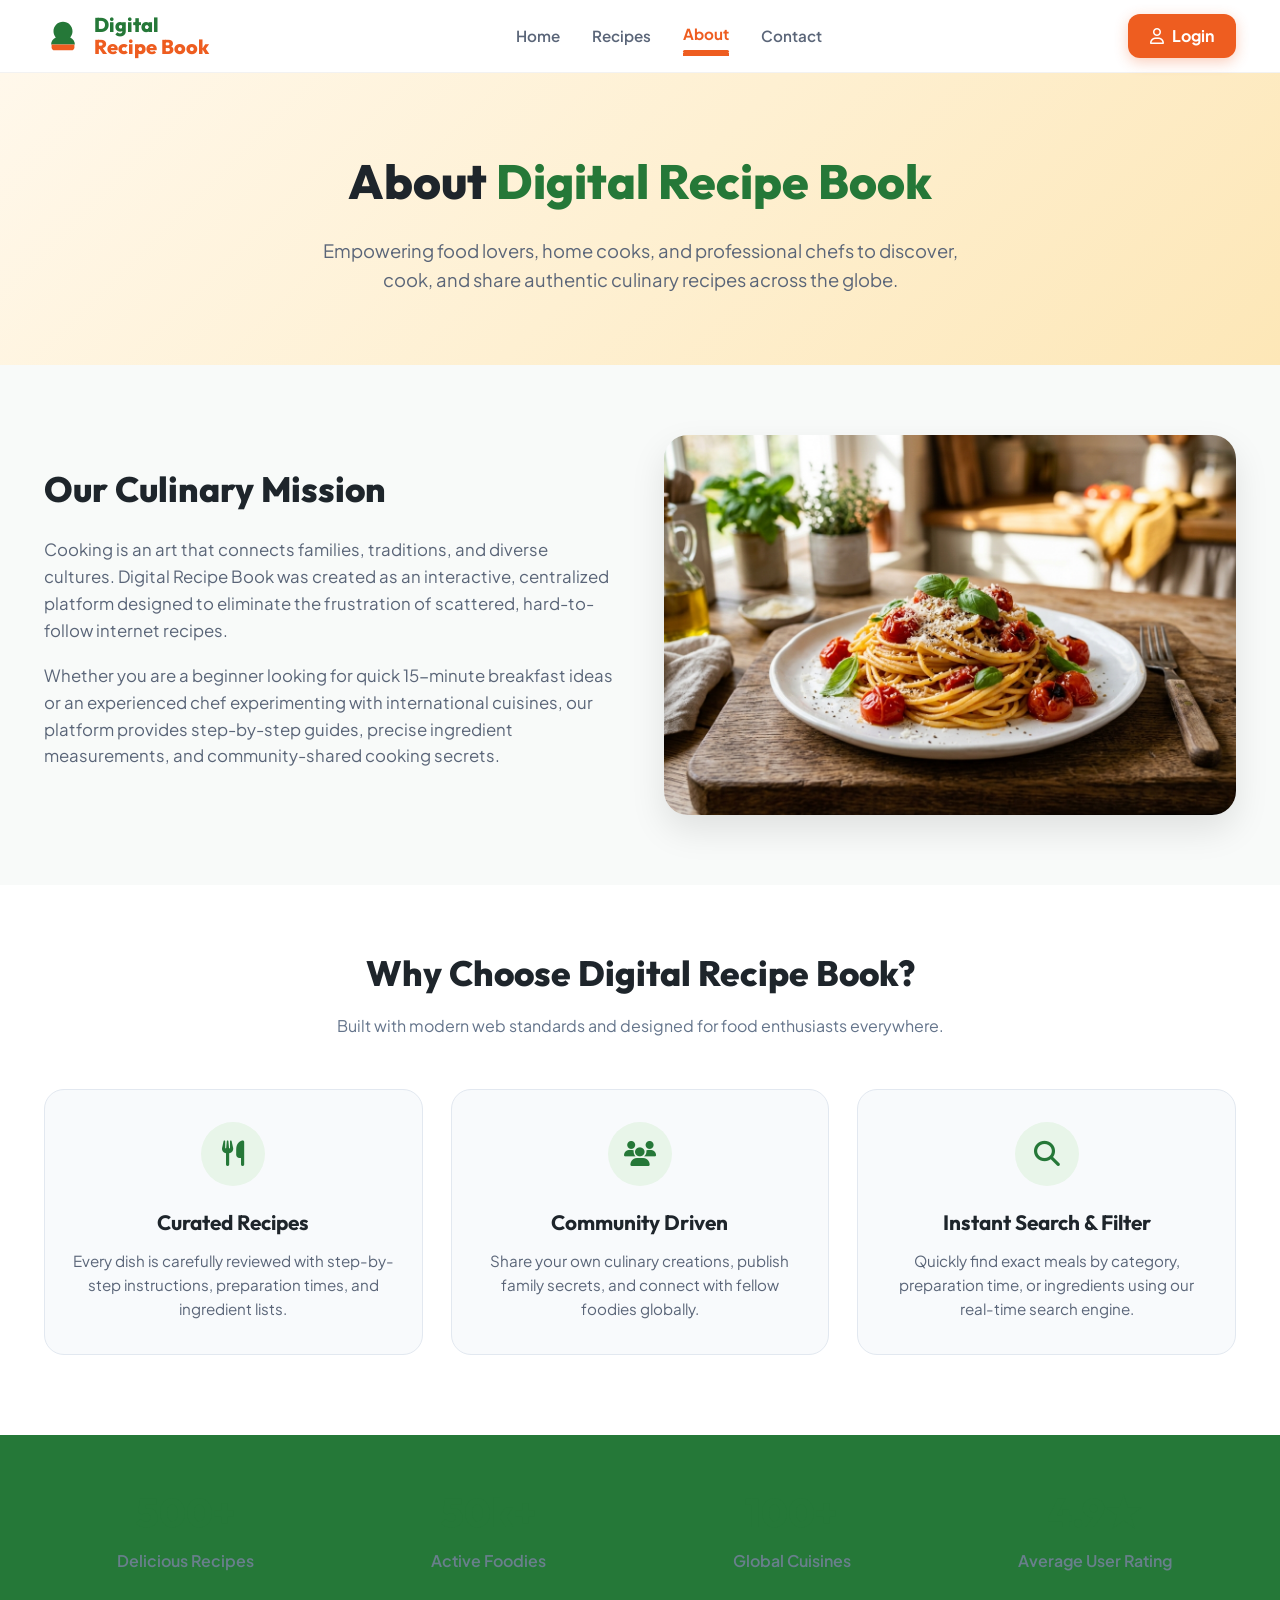
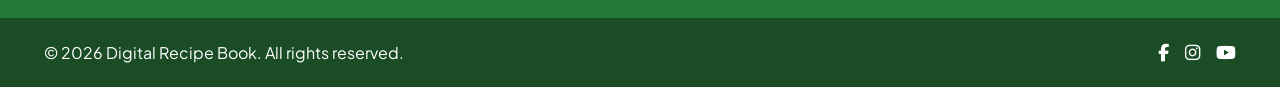
==== about.html @ 6e91d95a "Add about page" ====
<!DOCTYPE html>
<html lang="en">
<head>
    <meta charset="UTF-8">
    <meta name="viewport" content="width=device-width, initial-scale=1.0">
    <title>About Us - Digital Recipe Book</title>
    <meta name="description" content="Learn more about Digital Recipe Book, our culinary mission, community of food lovers, and our passionate team.">
    
    <!-- Google Fonts -->
    <link rel="preconnect" href="https://fonts.googleapis.com">
    <link rel="preconnect" href="https://fonts.gstatic.com" crossorigin>
    <link href="https://fonts.googleapis.com/css2?family=Plus+Jakarta+Sans:wght@400;600;700;800&family=Outfit:wght@600;700;800&display=swap" rel="stylesheet">
    
    <!-- FontAwesome Icons -->
    <link rel="stylesheet" href="https://cdnjs.cloudflare.com/ajax/libs/font-awesome/6.4.0/css/all.min.css">
    
    <!-- Custom CSS -->
    <link rel="stylesheet" href="assets/css/style.css">
    <link rel="stylesheet" href="styles.css">

    <!-- Embedded Self-Contained Stylesheet -->
    <style>
        :root {
            --primary-green: #257838;
            --primary-green-hover: #1e622d;
            --primary-orange: #ee5d20;
            --text-dark: #1e252b;
            --text-muted: #5a6578;
            --bg-page: #f8faf9;
            --card-bg: #ffffff;
            --font-heading: 'Outfit', sans-serif;
            --font-body: 'Plus Jakarta Sans', sans-serif;
        }

        * { margin: 0; padding: 0; box-sizing: border-box; }
        body { font-family: var(--font-body); background-color: var(--bg-page); color: var(--text-dark); line-height: 1.6; }
        .container { max-width: 1240px; margin: 0 auto; padding: 0 24px; }
        a { text-decoration: none; color: inherit; }

        /* Navigation Bar */
        .navbar { position: sticky; top: 0; background-color: #ffffff; z-index: 1000; border-bottom: 1px solid rgba(0,0,0,0.05); padding: 14px 0; }
        .nav-container { display: flex; align-items: center; justify-content: space-between; }
        .brand-logo { display: flex; align-items: center; gap: 12px; }
        .logo-text { display: flex; flex-direction: column; font-family: var(--font-heading); font-size: 1.25rem; font-weight: 800; line-height: 1.1; }
        .text-green { color: var(--primary-green); }
        .text-orange { color: var(--primary-orange); }
        .nav-links { display: flex; align-items: center; gap: 32px; }
        .nav-link { font-weight: 600; font-size: 0.95rem; color: var(--text-muted); padding: 6px 0; }
        .nav-link.active { color: var(--primary-orange); font-weight: 700; border-bottom: 3px solid var(--primary-orange); }
        .login-btn { background-color: var(--primary-orange); color: white; font-weight: 700; padding: 9px 22px; border-radius: 12px; }

        /* About Hero Section */
        .about-hero { background: linear-gradient(135deg, #fff8eb 0%, #fef0d2 50%, #fde7b7 100%); padding: 70px 0; text-align: center; }
        .about-hero-title { font-family: var(--font-heading); font-size: 3rem; font-weight: 800; color: var(--text-dark); margin-bottom: 16px; }
        .about-hero-title span { color: var(--primary-green); }
        .about-hero-sub { font-size: 1.15rem; color: var(--text-muted); max-width: 650px; margin: 0 auto; }

        /* Story & Mission Grid */
        .story-section { padding: 70px 0; }
        .story-grid { display: grid; grid-template-columns: 1fr 1fr; gap: 48px; align-items: center; }
        .story-content h2 { font-family: var(--font-heading); font-size: 2.2rem; font-weight: 800; color: var(--text-dark); margin-bottom: 20px; }
        .story-content p { color: var(--text-muted); margin-bottom: 18px; font-size: 1.05rem; }
        .story-img-wrap { border-radius: 24px; overflow: hidden; box-shadow: 0 15px 35px rgba(0,0,0,0.1); }
        .story-img-wrap img { width: 100%; height: 380px; object-fit: cover; display: block; }

        /* Core Values Cards */
        .values-section { padding: 60px 0 80px; background: #ffffff; }
        .section-center-head { text-align: center; margin-bottom: 50px; }
        .section-center-head h2 { font-family: var(--font-heading); font-size: 2.2rem; font-weight: 800; margin-bottom: 12px; }
        .values-grid { display: grid; grid-template-columns: repeat(3, 1fr); gap: 28px; }
        .value-card { background: #f8fafc; padding: 32px 24px; border-radius: 20px; border: 1px solid #e2e8f0; text-align: center; transition: transform 0.3s ease; }
        .value-card:hover { transform: translateY(-6px); box-shadow: 0 10px 25px rgba(0,0,0,0.08); }
        .value-icon { width: 64px; height: 64px; background: #e8f5e9; color: var(--primary-green); border-radius: 50%; display: flex; align-items: center; justify-content: center; font-size: 1.6rem; margin: 0 auto 20px; }
        .value-card h3 { font-family: var(--font-heading); font-size: 1.3rem; margin-bottom: 10px; color: var(--text-dark); }
        .value-card p { color: var(--text-muted); font-size: 0.95rem; }

        /* Stats Row */
        .stats-banner { background: var(--primary-green); color: white; padding: 45px 0; }
        .stats-grid { display: grid; grid-template-columns: repeat(4, 1fr); text-align: center; gap: 20px; }
        .stat-num { font-family: var(--font-heading); font-size: 2.5rem; font-weight: 800; display: block; margin-bottom: 4px; }
        .stat-label { font-size: 1rem; opacity: 0.9; font-weight: 600; }

        /* Footer */
        .footer { background-color: #1a4d25; color: white; padding: 20px 0; }
        .footer-flex { display: flex; align-items: center; justify-content: space-between; }
        .social-icons { display: flex; gap: 16px; font-size: 1.1rem; }

        @media(max-width: 992px) {
            .story-grid { grid-template-columns: 1fr; }
            .values-grid { grid-template-columns: 1fr; }
            .stats-grid { grid-template-columns: repeat(2, 1fr); gap: 30px; }
        }
    </style>
</head>
<body>

    <!-- 1. HEADER NAVIGATION -->
    <header class="navbar">
        <div class="container nav-container">
            <a href="index.php" class="brand-logo">
                <svg viewBox="0 0 40 40" fill="none" width="38" height="38">
                    <path d="M20 5C14.4772 5 10 9.47715 10 15C10 17.5 10.9 19.8 12.4 21.5C9.5 22.8 7.5 25.6 7.5 29H32.5C32.5 25.6 30.5 22.8 27.6 21.5C29.1 19.8 30 17.5 30 15C30 9.47715 25.5228 5 20 5Z" fill="#257838"/>
                    <path d="M8 29H32V32C32 33.6569 30.6569 35 29 35H11C9.34315 35 8 33.6569 8 32V29Z" fill="#EE5D20"/>
                </svg>
                <div class="logo-text">
                    <span class="text-green">Digital</span>
                    <span class="text-orange">Recipe Book</span>
                </div>
            </a>

            <nav class="nav-links">
                <a href="index.php" class="nav-link">Home</a>
                <a href="recipes.html" class="nav-link">Recipes</a>
                <a href="about.html" class="nav-link active">About</a>
                <a href="contact.php" class="nav-link">Contact</a>
            </nav>

            <div class="nav-actions">
                <a href="auth/login.php" class="login-btn"><i class="fa-regular fa-user me-2"></i>Login</a>
            </div>
        </div>
    </header>

    <!-- 2. HERO SECTION -->
    <section class="about-hero">
        <div class="container">
            <h1 class="about-hero-title">About <span>Digital Recipe Book</span></h1>
            <p class="about-hero-sub">Empowering food lovers, home cooks, and professional chefs to discover, cook, and share authentic culinary recipes across the globe.</p>
        </div>
    </section>

    <!-- 3. OUR STORY & MISSION -->
    <section class="story-section">
        <div class="container">
            <div class="story-grid">
                <div class="story-content">
                    <h2>Our Culinary Mission</h2>
                    <p>Cooking is an art that connects families, traditions, and diverse cultures. Digital Recipe Book was created as an interactive, centralized platform designed to eliminate the frustration of scattered, hard-to-follow internet recipes.</p>
                    <p>Whether you are a beginner looking for quick 15-minute breakfast ideas or an experienced chef experimenting with international cuisines, our platform provides step-by-step guides, precise ingredient measurements, and community-shared cooking secrets.</p>
                </div>
                <div class="story-img-wrap">
                    <img src="https://images.unsplash.com/photo-1556910103-1c02745aae4d?q=80&w=1000&auto=format&fit=crop" 
                         onerror="this.src='assets/images/hero_pasta_dish.jpg';" 
                         alt="Cooking Together in Kitchen">
                </div>
            </div>
        </div>
    </section>

    <!-- 4. CORE VALUES -->
    <section class="values-section">
        <div class="container">
            <div class="section-center-head">
                <h2>Why Choose Digital Recipe Book?</h2>
                <p style="color: #64748b;">Built with modern web standards and designed for food enthusiasts everywhere.</p>
            </div>
            <div class="values-grid">
                <div class="value-card">
                    <div class="value-icon"><i class="fa-solid fa-utensils"></i></div>
                    <h3>Curated Recipes</h3>
                    <p>Every dish is carefully reviewed with step-by-step instructions, preparation times, and ingredient lists.</p>
                </div>
                <div class="value-card">
                    <div class="value-icon"><i class="fa-solid fa-users"></i></div>
                    <h3>Community Driven</h3>
                    <p>Share your own culinary creations, publish family secrets, and connect with fellow foodies globally.</p>
                </div>
                <div class="value-card">
                    <div class="value-icon"><i class="fa-solid fa-magnifying-glass"></i></div>
                    <h3>Instant Search & Filter</h3>
                    <p>Quickly find exact meals by category, preparation time, or ingredients using our real-time search engine.</p>
                </div>
            </div>
        </div>
    </section>

    <!-- 5. STATS BANNER -->
    <section class="stats-banner">
        <div class="container">
            <div class="stats-grid">
                <div>
                    <span class="stat-num">500+</span>
                    <span class="stat-label">Delicious Recipes</span>
                </div>
                <div>
                    <span class="stat-num">50k+</span>
                    <span class="stat-label">Active Foodies</span>
                </div>
                <div>
                    <span class="stat-num">100+</span>
                    <span class="stat-label">Global Cuisines</span>
                </div>
                <div>
                    <span class="stat-num">4.9★</span>
                    <span class="stat-label">Average User Rating</span>
                </div>
            </div>
        </div>
    </section>

    <!-- 6. FOOTER -->
    <footer class="footer">
        <div class="container footer-flex">
            <div>&copy; 2026 Digital Recipe Book. All rights reserved.</div>
            <div class="social-icons">
                <a href="#"><i class="fa-brands fa-facebook-f"></i></a>
                <a href="#"><i class="fa-brands fa-instagram"></i></a>
                <a href="#"><i class="fa-brands fa-youtube"></i></a>
            </div>
        </div>
    </footer>

</body>
</html>
---- assets/css/style.css ----
:root {
    --primary-green: #257838;
    --primary-green-hover: #1e622d;
    --primary-orange: #ee5d20;
    --primary-orange-hover: #d84c12;
    --text-dark: #1e252b;
    --text-muted: #5a6578;
    --bg-hero: linear-gradient(135deg, #fff8eb 0%, #fef0d2 50%, #fde7b7 100%);
    --bg-light: #f8faf9;
    --card-bg: #ffffff;
    --star-gold: #ffb800;
    --radius-sm: 8px;
    --radius-md: 16px;
    --radius-lg: 24px;
    --radius-pill: 9999px;
    --shadow-sm: 0 4px 12px rgba(0, 0, 0, 0.05);
    --shadow-md: 0 10px 25px rgba(0, 0, 0, 0.08);
    --shadow-lg: 0 20px 40px rgba(0, 0, 0, 0.12);
    --transition: all 0.3s cubic-bezier(0.4, 0, 0.2, 1);
    --font-heading: 'Outfit', sans-serif;
    --font-body: 'Plus Jakarta Sans', sans-serif;
}

* {
    margin: 0;
    padding: 0;
    box-sizing: border-box;
}

html {
    scroll-behavior: smooth;
}

body {
    font-family: var(--font-body);
    background-color: var(--card-bg);
    color: var(--text-dark);
    line-height: 1.6;
    overflow-x: hidden;
}

.container {
    max-width: 1240px;
    margin: 0 auto;
    padding: 0 24px;
}

a {
    text-decoration: none;
    color: inherit;
    transition: var(--transition);
}

button {
    cursor: pointer;
    border: none;
    outline: none;
    font-family: inherit;
    transition: var(--transition);
}

.text-green { color: var(--primary-green); }
.text-orange { color: var(--primary-orange); }
.text-green-bold { color: var(--primary-green); font-weight: 800; }
.text-orange-bold { color: var(--primary-orange); font-weight: 800; }
.highlight-green { color: var(--primary-green); font-weight: 800; }
.highlight-orange { color: var(--primary-orange); font-weight: 800; }


.navbar {
    position: sticky;
    top: 0;
    background-color: rgba(255, 255, 255, 0.95);
    backdrop-filter: blur(12px);
    z-index: 1000;
    border-bottom: 1px solid rgba(0, 0, 0, 0.05);
    padding: 14px 0;
}

.nav-container {
    display: flex;
    align-items: center;
    justify-content: space-between;
}

.brand-logo {
    display: flex;
    align-items: center;
    gap: 12px;
}

.logo-icon svg {
    width: 38px;
    height: 38px;
}

.logo-text {
    display: flex;
    flex-direction: column;
    font-family: var(--font-heading);
    font-size: 1.25rem;
    font-weight: 800;
    line-height: 1.1;
}

.nav-links {
    display: flex;
    align-items: center;
    gap: 32px;
}

.nav-link {
    font-weight: 600;
    font-size: 0.95rem;
    color: var(--text-muted);
    position: relative;
    padding: 6px 0;
}

.nav-link:hover {
    color: var(--primary-orange);
}

.nav-link.active {
    color: var(--primary-orange);
    font-weight: 700;
}

.nav-link.active::after {
    content: '';
    position: absolute;
    bottom: 0;
    left: 0;
    width: 100%;
    height: 3px;
    background-color: var(--primary-orange);
    border-radius: var(--radius-pill);
}

.nav-actions {
    display: flex;
    align-items: center;
    gap: 16px;
}

.search-trigger-btn {
    background: none;
    font-size: 1.2rem;
    color: var(--text-dark);
    padding: 8px;
    border-radius: 50%;
}

.search-trigger-btn:hover {
    color: var(--primary-orange);
    background-color: rgba(238, 93, 32, 0.08);
}

.login-btn {
    display: flex;
    align-items: center;
    gap: 8px;
    background-color: var(--primary-orange);
    color: white;
    font-weight: 700;
    padding: 10px 22px;
    border-radius: var(--radius-md);
    box-shadow: 0 4px 14px rgba(238, 93, 32, 0.3);
}

.login-btn:hover {
    background-color: var(--primary-orange-hover);
    transform: translateY(-2px);
    box-shadow: 0 6px 18px rgba(238, 93, 32, 0.4);
}

.login-outline-btn {
    display: inline-flex;
    align-items: center;
    gap: 8px;
    background-color: transparent;
    color: var(--primary-green);
    border: 2px solid var(--primary-green);
    font-weight: 700;
    padding: 8px 20px;
    border-radius: var(--radius-pill);
    transition: var(--transition);
}

.login-outline-btn:hover {
    background-color: var(--primary-green);
    color: white;
}

.mobile-menu-toggle {
    display: none;
    background: none;
    font-size: 1.4rem;
    color: var(--text-dark);
}


.hero-section {
    position: relative;
    background: var(--bg-hero);
    padding: 60px 0 80px;
    overflow: hidden;
}

.hero-bg-decorations .decor-leaf {
    position: absolute;
    font-size: 2rem;
    opacity: 0.25;
    user-select: none;
    pointer-events: none;
    animation: float 6s ease-in-out infinite alternate;
}

.decor-1 { top: 15%; left: 3%; animation-delay: 0s; }
.decor-2 { bottom: 10%; left: 45%; animation-delay: 2s; }
.decor-3 { top: 20%; right: 5%; animation-delay: 4s; }

@keyframes float {
    0% { transform: translateY(0px) rotate(0deg); }
    100% { transform: translateY(-15px) rotate(12deg); }
}

.hero-container {
    display: grid;
    grid-template-columns: 1fr 1.05fr;
    gap: 40px;
    align-items: center;
}

.hero-content {
    max-width: 540px;
}

.hero-title {
    font-family: var(--font-heading);
    font-size: 3.5rem;
    font-weight: 800;
    line-height: 1.15;
    color: var(--text-dark);
    margin-bottom: 16px;
    letter-spacing: -0.02em;
}

.hero-subtitle {
    font-size: 1.15rem;
    color: var(--text-muted);
    margin-bottom: 32px;
    font-weight: 500;
}


.hero-search-box {
    position: relative;
    display: flex;
    align-items: center;
    background: #ffffff;
    border-radius: var(--radius-pill);
    padding: 6px 6px 6px 24px;
    box-shadow: 0 8px 30px rgba(0, 0, 0, 0.07);
    margin-bottom: 36px;
    border: 1px solid rgba(0,0,0,0.04);
}

.hero-search-box input {
    width: 100%;
    border: none;
    outline: none;
    font-size: 1rem;
    font-family: inherit;
    color: var(--text-dark);
    background: transparent;
}

.hero-search-box input::placeholder {
    color: #94a3b8;
}

.hero-search-box button {
    background-color: var(--primary-green);
    color: white;
    width: 44px;
    height: 44px;
    border-radius: 50%;
    display: flex;
    align-items: center;
    justify-content: center;
    font-size: 1.1rem;
    flex-shrink: 0;
}

.hero-search-box button:hover {
    background-color: var(--primary-green-hover);
    transform: scale(1.05);
}
.hero-cta-group {
    display: flex;
    align-items: center;
    gap: 16px;
    flex-wrap: wrap;
}

.btn {
    display: inline-flex;
    align-items: center;
    gap: 10px;
    padding: 14px 28px;
    border-radius: var(--radius-md);
    font-weight: 700;
    font-size: 1rem;
    transition: var(--transition);
}

.btn-primary {
    background-color: var(--primary-green);
    color: white;
    box-shadow: 0 4px 16px rgba(37, 120, 56, 0.3);
}

.btn-primary:hover {
    background-color: var(--primary-green-hover);
    transform: translateY(-2px);
    box-shadow: 0 6px 20px rgba(37, 120, 56, 0.4);
}

.btn-outline {
    background-color: transparent;
    color: var(--primary-orange);
    border: 2px solid var(--primary-orange);
}

.btn-outline:hover {
    background-color: var(--primary-orange);
    color: white;
    transform: translateY(-2px);
}


.hero-image-wrapper {
    position: relative;
    display: flex;
    justify-content: center;
    align-items: center;
}

.hero-image-card {
    position: relative;
    width: 100%;
    max-width: 580px;
    border-radius: var(--radius-lg);
    overflow: hidden;
    box-shadow: var(--shadow-lg);
    transition: var(--transition);
}

.hero-image-card:hover {
    transform: translateY(-6px);
}

.hero-img {
    width: 100%;
    height: 380px;
    object-fit: cover;
    display: block;
}

.popular-recipes-section {
    padding: 70px 0;
    background-color: #ffffff;
}

.section-header {
    display: flex;
    flex-direction: column;
    gap: 16px;
    margin-bottom: 40px;
}

.section-title {
    font-family: var(--font-heading);
    font-size: 2rem;
    font-weight: 800;
    color: var(--text-dark);
}

.category-filters {
    display: flex;
    align-items: center;
    gap: 12px;
    overflow-x: auto;
    padding-bottom: 8px;
    scrollbar-width: none;
}

.category-filters::-webkit-scrollbar {
    display: none;
}

.filter-chip {
    padding: 8px 20px;
    border-radius: var(--radius-pill);
    background-color: #f1f5f9;
    color: var(--text-muted);
    font-weight: 600;
    font-size: 0.9rem;
    white-space: nowrap;
    border: 1px solid transparent;
}

.filter-chip:hover {
    background-color: #e2e8f0;
    color: var(--text-dark);
}

.filter-chip.active {
    background-color: var(--primary-green);
    color: white;
}


.recipes-grid {
    display: grid;
    grid-template-columns: repeat(5, 1fr);
    gap: 20px;
}

@media (max-width: 1200px) {
    .recipes-grid {
        grid-template-columns: repeat(3, 1fr);
    }
}

@media (max-width: 768px) {
    .recipes-grid {
        grid-template-columns: repeat(2, 1fr);
    }
}

@media (max-width: 480px) {
    .recipes-grid {
        grid-template-columns: 1fr;
    }
}


.recipe-card {
    background-color: #ffffff;
    border-radius: var(--radius-md);
    overflow: hidden;
    box-shadow: 0 4px 20px rgba(0, 0, 0, 0.06);
    border: 1px solid #f1f5f9;
    transition: var(--transition);
    cursor: pointer;
    display: flex;
    flex-direction: column;
}

.recipe-card:hover {
    transform: translateY(-6px);
    box-shadow: 0 12px 30px rgba(0, 0, 0, 0.12);
}

.card-img-container {
    position: relative;
    width: 100%;
    height: 160px;
    overflow: hidden;
}

.card-img {
    width: 100%;
    height: 100%;
    object-fit: cover;
    transition: transform 0.5s ease;
}

.recipe-card:hover .card-img {
    transform: scale(1.08);
}

.card-badge {
    position: absolute;
    top: 10px;
    right: 10px;
    background: rgba(255, 255, 255, 0.9);
    backdrop-filter: blur(4px);
    padding: 4px 10px;
    border-radius: var(--radius-pill);
    font-size: 0.75rem;
    font-weight: 700;
    color: var(--primary-green);
}

.card-info {
    padding: 16px;
    display: flex;
    flex-direction: column;
    justify-content: space-between;
    flex-grow: 1;
}

.card-title {
    font-family: var(--font-heading);
    font-size: 1.05rem;
    font-weight: 700;
    color: var(--text-dark);
    margin-bottom: 8px;
    line-height: 1.3;
}

.card-rating {
    display: flex;
    align-items: center;
    gap: 6px;
    font-size: 0.88rem;
    font-weight: 700;
    color: var(--text-dark);
}

.star-icon {
    color: var(--star-gold);
}

.review-count {
    color: var(--text-muted);
    font-weight: 500;
}

.login-page-body {
    background-color: #d1d5db;
    min-height: 100vh;
    display: flex;
    flex-direction: column;
}

.login-main-section {
    flex-grow: 1;
    display: flex;
    align-items: center;
    justify-content: center;
    padding: 50px 24px;
}

.login-container-wrapper {
    max-width: 1040px;
    width: 100%;
}

.login-card-grid {
    display: grid;
    grid-template-columns: 1fr 1.05fr;
    background-color: #ffffff;
    border-radius: 28px;
    overflow: hidden;
    box-shadow: 0 25px 60px rgba(0, 0, 0, 0.15);
}


.login-form-card {
    background-color: #f8fafc;
    padding: 44px;
    display: flex;
    flex-direction: column;
    justify-content: center;
}

.login-illustration {
    text-align: center;
    margin-bottom: 12px;
}

.illu-svg {
    width: 120px;
    height: 90px;
}

.login-header-text {
    text-align: center;
    margin-bottom: 28px;
}

.login-header-text h2 {
    font-family: var(--font-heading);
    font-size: 1.85rem;
    font-weight: 800;
    color: var(--text-dark);
}

.login-header-text p {
    color: var(--text-muted);
    font-size: 0.92rem;
}

.auth-form {
    display: flex;
    flex-direction: column;
    gap: 18px;
}

.input-field-group {
    display: flex;
    flex-direction: column;
    gap: 6px;
}

.input-field-group label {
    font-weight: 700;
    font-size: 0.85rem;
    color: var(--text-dark);
}

.input-icon-wrapper {
    position: relative;
    display: flex;
    align-items: center;
}

.input-icon {
    position: absolute;
    left: 16px;
    color: #94a3b8;
    font-size: 0.95rem;
}

.input-icon-wrapper input {
    width: 100%;
    padding: 12px 16px 12px 44px;
    border-radius: 12px;
    border: 1px solid #e2e8f0;
    background: #ffffff;
    font-family: inherit;
    font-size: 0.92rem;
    transition: var(--transition);
}

.input-icon-wrapper input:focus {
    border-color: #00a843;
    outline: none;
    box-shadow: 0 0 0 3px rgba(0, 168, 67, 0.15);
}

.password-toggle-icon {
    position: absolute;
    right: 16px;
    color: #94a3b8;
    cursor: pointer;
}

.form-options-row {
    display: flex;
    align-items: center;
    justify-content: space-between;
    font-size: 0.88rem;
    margin-top: 4px;
}

.checkbox-container {
    display: flex;
    align-items: center;
    gap: 8px;
    cursor: pointer;
    font-weight: 600;
    color: var(--text-dark);
}

.checkbox-container input {
    accent-color: #00a843;
    width: 16px;
    height: 16px;
}

.forgot-pass-link {
    font-weight: 700;
    color: #00a843;
}

.forgot-pass-link:hover {
    text-decoration: underline;
}

.btn-green-submit {
    background-color: #00a843;
    color: white;
    font-weight: 700;
    font-size: 1rem;
    padding: 14px;
    border-radius: 12px;
    box-shadow: 0 4px 14px rgba(0, 168, 67, 0.3);
    justify-content: center;
    width: 100%;
    margin-top: 6px;
}

.btn-green-submit:hover {
    background-color: #008f39;
    transform: translateY(-2px);
    box-shadow: 0 6px 18px rgba(0, 168, 67, 0.4);
}

.auth-divider {
    position: relative;
    text-align: center;
    margin: 16px 0;
}

.auth-divider::before {
    content: '';
    position: absolute;
    top: 50%;
    left: 0;
    width: 100%;
    height: 1px;
    background-color: #cbd5e1;
}

.auth-divider span {
    position: relative;
    background-color: #f8fafc;
    padding: 0 14px;
    font-size: 0.8rem;
    color: #94a3b8;
    font-weight: 600;
}

.social-login-grid {
    display: grid;
    grid-template-columns: 1fr 1fr;
    gap: 14px;
}

.social-btn {
    display: flex;
    align-items: center;
    justify-content: center;
    gap: 10px;
    background: #ffffff;
    border: 1px solid #cbd5e1;
    border-radius: 12px;
    padding: 10px;
    font-weight: 700;
    font-size: 0.88rem;
    color: var(--text-dark);
}

.social-btn:hover {
    background: #f1f5f9;
    border-color: #94a3b8;
}

.signup-prompt {
    text-align: center;
    font-size: 0.88rem;
    color: var(--text-muted);
    margin-top: 10px;
}

.create-acc-link {
    color: #00a843;
    font-weight: 700;
    margin-left: 4px;
}

.create-acc-link:hover {
    text-decoration: underline;
}


.login-hero-card {
    position: relative;
    overflow: hidden;
    display: flex;
    flex-direction: column;
    justify-content: center;
    padding: 60px 48px;
    background-color: #0d131a;
    color: white;
}

.hero-card-bg-image {
    position: absolute;
    top: 0;
    right: 0;
    width: 75%;
    height: 100%;
    background-size: cover;
    background-position: center;
    opacity: 0.85;
}

.hero-card-overlay {
    position: absolute;
    top: 0;
    left: 0;
    width: 100%;
    height: 100%;
    background: linear-gradient(90deg, #0d131a 35%, rgba(13, 19, 26, 0.7) 70%, transparent 100%);
}

.chalk-decor {
    position: absolute;
    opacity: 0.7;
    pointer-events: none;
}

.chalk-chef-hat { top: 12%; left: 8%; }
.chalk-heart { top: 28%; left: 48%; }
.chalk-whisk { bottom: 15%; left: 45%; }

.hero-card-text {
    position: relative;
    z-index: 2;
    max-width: 360px;
}

.hero-slogan {
    font-family: var(--font-heading);
    font-size: 3.6rem;
    font-weight: 800;
    line-height: 1.1;
    margin-bottom: 24px;
    letter-spacing: -0.02em;
}

.slogan-orange { color: #ee5d20; }
.slogan-green { color: #00a843; }

.hero-description {
    font-size: 1.05rem;
    line-height: 1.5;
    color: #e2e8f0;
    opacity: 0.95;
    font-weight: 500;
}


.footer-light {
    background-color: #f1f5f9;
    border-top: 1px solid #e2e8f0;
    padding: 16px 0;
}

.footer-light-container {
    display: flex;
    align-items: center;
    justify-content: space-between;
}

.footer-brand-copy {
    display: flex;
    align-items: center;
    gap: 20px;
}

.footer-logo {
    display: flex;
    align-items: center;
    gap: 8px;
    font-family: var(--font-heading);
    font-weight: 800;
    font-size: 1.1rem;
}

.footer-copy-text {
    font-size: 0.88rem;
    color: var(--text-muted);
    font-weight: 600;
}

.social-circles-row {
    display: flex;
    align-items: center;
    gap: 14px;
}

.social-circle {
    width: 38px;
    height: 38px;
    border-radius: 50%;
    display: flex;
    align-items: center;
    justify-content: center;
    color: white;
    font-size: 1.1rem;
    transition: var(--transition);
}

.social-circle:hover {
    transform: translateY(-3px) scale(1.05);
}

.facebook-bg { background-color: #1877f2; }
.instagram-bg { background: radial-gradient(circle at 30% 107%, #fdf497 0%, #fdf497 5%, #fd5949 45%,#d6249f 60%,#285AEB 90%); }
.youtube-bg { background-color: #ff0000; }
.pinterest-bg { background-color: #bd081c; }

@media (max-width: 992px) {
    .login-card-grid {
        grid-template-columns: 1fr;
    }
    .login-hero-card {
        display: none;
    }
    .footer-light-container {
        flex-direction: column;
        gap: 12px;
        text-align: center;
    }
}
---- styles.css ----
﻿
:root {
    --primary-green: #257838;
    --primary-green-hover: #1e622d;
    --primary-orange: #ee5d20;
    --primary-orange-hover: #d84c12;
    --text-dark: #1e252b;
    --text-muted: #5a6578;
    --bg-hero: linear-gradient(135deg, #fff8eb 0%, #fef0d2 50%, #fde7b7 100%);
    --bg-light: #f8faf9;
    --card-bg: #ffffff;
    --star-gold: #ffb800;
    --radius-sm: 8px;
    --radius-md: 16px;
    --radius-lg: 24px;
    --radius-pill: 9999px;
    --shadow-sm: 0 4px 12px rgba(0, 0, 0, 0.05);
    --shadow-md: 0 10px 25px rgba(0, 0, 0, 0.08);
    --shadow-lg: 0 20px 40px rgba(0, 0, 0, 0.12);
    --transition: all 0.3s cubic-bezier(0.4, 0, 0.2, 1);
    --font-heading: 'Outfit', sans-serif;
    --font-body: 'Plus Jakarta Sans', sans-serif;
}


* {
    margin: 0;
    padding: 0;
    box-sizing: border-box;
}

html {
    scroll-behavior: smooth;
}

body {
    font-family: var(--font-body);
    background-color: var(--card-bg);
    color: var(--text-dark);
    line-height: 1.6;
    overflow-x: hidden;
}

.container {
    max-width: 1240px;
    margin: 0 auto;
    padding: 0 24px;
}

a {
    text-decoration: none;
    color: inherit;
    transition: var(--transition);
}

button {
    cursor: pointer;
    border: none;
    outline: none;
    font-family: inherit;
    transition: var(--transition);
}


.text-green { color: var(--primary-green); }
.text-orange { color: var(--primary-orange); }
.text-green-bold { color: var(--primary-green); font-weight: 800; }
.text-orange-bold { color: var(--primary-orange); font-weight: 800; }
.highlight-green { color: var(--primary-green); font-weight: 800; }
.highlight-orange { color: var(--primary-orange); font-weight: 800; }


.navbar {
    position: sticky;
    top: 0;
    background-color: rgba(255, 255, 255, 0.95);
    backdrop-filter: blur(12px);
    z-index: 1000;
    border-bottom: 1px solid rgba(0, 0, 0, 0.05);
    padding: 14px 0;
}

.nav-container {
    display: flex;
    align-items: center;
    justify-content: space-between;
}

.brand-logo {
    display: flex;
    align-items: center;
    gap: 12px;
}

.logo-icon svg {
    width: 38px;
    height: 38px;
}

.logo-text {
    display: flex;
    flex-direction: column;
    font-family: var(--font-heading);
    font-size: 1.25rem;
    font-weight: 800;
    line-height: 1.1;
}

.nav-links {
    display: flex;
    align-items: center;
    gap: 32px;
}

.nav-link {
    font-weight: 600;
    font-size: 0.95rem;
    color: var(--text-muted);
    position: relative;
    padding: 6px 0;
}

.nav-link:hover {
    color: var(--primary-orange);
}

.nav-link.active {
    color: var(--primary-orange);
    font-weight: 700;
}

.nav-link.active::after {
    content: '';
    position: absolute;
    bottom: 0;
    left: 0;
    width: 100%;
    height: 3px;
    background-color: var(--primary-orange);
    border-radius: var(--radius-pill);
}

.nav-actions {
    display: flex;
    align-items: center;
    gap: 16px;
}

.search-trigger-btn {
    background: none;
    font-size: 1.2rem;
    color: var(--text-dark);
    padding: 8px;
    border-radius: 50%;
}

.search-trigger-btn:hover {
    color: var(--primary-orange);
    background-color: rgba(238, 93, 32, 0.08);
}

.login-btn {
    display: flex;
    align-items: center;
    gap: 8px;
    background-color: var(--primary-orange);
    color: white;
    font-weight: 700;
    padding: 10px 22px;
    border-radius: var(--radius-md);
    box-shadow: 0 4px 14px rgba(238, 93, 32, 0.3);
}

.login-btn:hover {
    background-color: var(--primary-orange-hover);
    transform: translateY(-2px);
    box-shadow: 0 6px 18px rgba(238, 93, 32, 0.4);
}

.login-outline-btn {
    display: inline-flex;
    align-items: center;
    gap: 8px;
    background-color: transparent;
    color: var(--primary-green);
    border: 2px solid var(--primary-green);
    font-weight: 700;
    padding: 8px 20px;
    border-radius: var(--radius-pill);
    transition: var(--transition);
}

.login-outline-btn:hover {
    background-color: var(--primary-green);
    color: white;
}

.mobile-menu-toggle {
    display: none;
    background: none;
    font-size: 1.4rem;
    color: var(--text-dark);
}


.hero-section {
    position: relative;
    background: var(--bg-hero);
    padding: 60px 0 80px;
    overflow: hidden;
}

.hero-bg-decorations .decor-leaf {
    position: absolute;
    font-size: 2rem;
    opacity: 0.25;
    user-select: none;
    pointer-events: none;
    animation: float 6s ease-in-out infinite alternate;
}

.decor-1 { top: 15%; left: 3%; animation-delay: 0s; }
.decor-2 { bottom: 10%; left: 45%; animation-delay: 2s; }
.decor-3 { top: 20%; right: 5%; animation-delay: 4s; }

@keyframes float {
    0% { transform: translateY(0px) rotate(0deg); }
    100% { transform: translateY(-15px) rotate(12deg); }
}

.hero-container {
    display: grid;
    grid-template-columns: 1fr 1.05fr;
    gap: 40px;
    align-items: center;
}

.hero-content {
    max-width: 540px;
}

.hero-title {
    font-family: var(--font-heading);
    font-size: 3.5rem;
    font-weight: 800;
    line-height: 1.15;
    color: var(--text-dark);
    margin-bottom: 16px;
    letter-spacing: -0.02em;
}

.hero-subtitle {
    font-size: 1.15rem;
    color: var(--text-muted);
    margin-bottom: 32px;
    font-weight: 500;
}

.hero-search-box {
    position: relative;
    display: flex;
    align-items: center;
    background: #ffffff;
    border-radius: var(--radius-pill);
    padding: 6px 6px 6px 24px;
    box-shadow: 0 8px 30px rgba(0, 0, 0, 0.07);
    margin-bottom: 36px;
    border: 1px solid rgba(0,0,0,0.04);
}

.hero-search-box input {
    width: 100%;
    border: none;
    outline: none;
    font-size: 1rem;
    font-family: inherit;
    color: var(--text-dark);
    background: transparent;
}

.hero-search-box input::placeholder {
    color: #94a3b8;
}

.hero-search-box button {
    background-color: var(--primary-green);
    color: white;
    width: 44px;
    height: 44px;
    border-radius: 50%;
    display: flex;
    align-items: center;
    justify-content: center;
    font-size: 1.1rem;
    flex-shrink: 0;
}

.hero-search-box button:hover {
    background-color: var(--primary-green-hover);
    transform: scale(1.05);
}


.hero-cta-group {
    display: flex;
    align-items: center;
    gap: 16px;
    flex-wrap: wrap;
}

.btn {
    display: inline-flex;
    align-items: center;
    gap: 10px;
    padding: 14px 28px;
    border-radius: var(--radius-md);
    font-weight: 700;
    font-size: 1rem;
    transition: var(--transition);
}

.btn-primary {
    background-color: var(--primary-green);
    color: white;
    box-shadow: 0 4px 16px rgba(37, 120, 56, 0.3);
}

.btn-primary:hover {
    background-color: var(--primary-green-hover);
    transform: translateY(-2px);
    box-shadow: 0 6px 20px rgba(37, 120, 56, 0.4);
}

.btn-outline {
    background-color: transparent;
    color: var(--primary-orange);
    border: 2px solid var(--primary-orange);
}

.btn-outline:hover {
    background-color: var(--primary-orange);
    color: white;
    transform: translateY(-2px);
}


.hero-image-wrapper {
    position: relative;
    display: flex;
    justify-content: center;
    align-items: center;
}

.hero-image-card {
    position: relative;
    width: 100%;
    max-width: 580px;
    border-radius: var(--radius-lg);
    overflow: hidden;
    box-shadow: var(--shadow-lg);
    transition: var(--transition);
}

.hero-image-card:hover {
    transform: translateY(-6px);
}

.hero-img {
    width: 100%;
    height: 380px;
    object-fit: cover;
    display: block;
}


.popular-recipes-section {
    padding: 70px 0;
    background-color: #ffffff;
}

.section-header {
    display: flex;
    flex-direction: column;
    gap: 16px;
    margin-bottom: 40px;
}

.section-title {
    font-family: var(--font-heading);
    font-size: 2rem;
    font-weight: 800;
    color: var(--text-dark);
}

.category-filters {
    display: flex;
    align-items: center;
    gap: 12px;
    overflow-x: auto;
    padding-bottom: 8px;
    scrollbar-width: none;
}

.category-filters::-webkit-scrollbar {
    display: none;
}

.filter-chip {
    padding: 8px 20px;
    border-radius: var(--radius-pill);
    background-color: #f1f5f9;
    color: var(--text-muted);
    font-weight: 600;
    font-size: 0.9rem;
    white-space: nowrap;
    border: 1px solid transparent;
}

.filter-chip:hover {
    background-color: #e2e8f0;
    color: var(--text-dark);
}

.filter-chip.active {
    background-color: var(--primary-green);
    color: white;
}


.recipes-grid {
    display: grid;
    grid-template-columns: repeat(5, 1fr);
    gap: 20px;
}

@media (max-width: 1200px) {
    .recipes-grid {
        grid-template-columns: repeat(3, 1fr);
    }
}

@media (max-width: 768px) {
    .recipes-grid {
        grid-template-columns: repeat(2, 1fr);
    }
}

@media (max-width: 480px) {
    .recipes-grid {
        grid-template-columns: 1fr;
    }
}


.recipe-card {
    background-color: #ffffff;
    border-radius: var(--radius-md);
    overflow: hidden;
    box-shadow: 0 4px 20px rgba(0, 0, 0, 0.06);
    border: 1px solid #f1f5f9;
    transition: var(--transition);
    cursor: pointer;
    display: flex;
    flex-direction: column;
}

.recipe-card:hover {
    transform: translateY(-6px);
    box-shadow: 0 12px 30px rgba(0, 0, 0, 0.12);
}

.card-img-container {
    position: relative;
    width: 100%;
    height: 160px;
    overflow: hidden;
}

.card-img {
    width: 100%;
    height: 100%;
    object-fit: cover;
    transition: transform 0.5s ease;
}

.recipe-card:hover .card-img {
    transform: scale(1.08);
}

.card-badge {
    position: absolute;
    top: 10px;
    right: 10px;
    background: rgba(255, 255, 255, 0.9);
    backdrop-filter: blur(4px);
    padding: 4px 10px;
    border-radius: var(--radius-pill);
    font-size: 0.75rem;
    font-weight: 700;
    color: var(--primary-green);
}

.card-info {
    padding: 16px;
    display: flex;
    flex-direction: column;
    justify-content: space-between;
    flex-grow: 1;
}

.card-title {
    font-family: var(--font-heading);
    font-size: 1.05rem;
    font-weight: 700;
    color: var(--text-dark);
    margin-bottom: 8px;
    line-height: 1.3;
}

.card-rating {
    display: flex;
    align-items: center;
    gap: 6px;
    font-size: 0.88rem;
    font-weight: 700;
    color: var(--text-dark);
}

.star-icon {
    color: var(--star-gold);
}

.review-count {
    color: var(--text-muted);
    font-weight: 500;
}


.login-page-body {
    background-color: #d1d5db;
    min-height: 100vh;
    display: flex;
    flex-direction: column;
}

.login-main-section {
    flex-grow: 1;
    display: flex;
    align-items: center;
    justify-content: center;
    padding: 50px 24px;
}

.login-container-wrapper {
    max-width: 1040px;
    width: 100%;
}

.login-card-grid {
    display: grid;
    grid-template-columns: 1fr 1.05fr;
    background-color: #ffffff;
    border-radius: 28px;
    overflow: hidden;
    box-shadow: 0 25px 60px rgba(0, 0, 0, 0.15);
}


.login-form-card {
    background-color: #f8fafc;
    padding: 44px;
    display: flex;
    flex-direction: column;
    justify-content: center;
}

.login-illustration {
    text-align: center;
    margin-bottom: 12px;
}

.illu-svg {
    width: 120px;
    height: 90px;
}

.login-header-text {
    text-align: center;
    margin-bottom: 28px;
}

.login-header-text h2 {
    font-family: var(--font-heading);
    font-size: 1.85rem;
    font-weight: 800;
    color: var(--text-dark);
}

.login-header-text p {
    color: var(--text-muted);
    font-size: 0.92rem;
}

.auth-form {
    display: flex;
    flex-direction: column;
    gap: 18px;
}

.input-field-group {
    display: flex;
    flex-direction: column;
    gap: 6px;
}

.input-field-group label {
    font-weight: 700;
    font-size: 0.85rem;
    color: var(--text-dark);
}

.input-icon-wrapper {
    position: relative;
    display: flex;
    align-items: center;
}

.input-icon {
    position: absolute;
    left: 16px;
    color: #94a3b8;
    font-size: 0.95rem;
}

.input-icon-wrapper input {
    width: 100%;
    padding: 12px 16px 12px 44px;
    border-radius: 12px;
    border: 1px solid #e2e8f0;
    background: #ffffff;
    font-family: inherit;
    font-size: 0.92rem;
    transition: var(--transition);
}

.input-icon-wrapper input:focus {
    border-color: #00a843;
    outline: none;
    box-shadow: 0 0 0 3px rgba(0, 168, 67, 0.15);
}

.password-toggle-icon {
    position: absolute;
    right: 16px;
    color: #94a3b8;
    cursor: pointer;
}

.form-options-row {
    display: flex;
    align-items: center;
    justify-content: space-between;
    font-size: 0.88rem;
    margin-top: 4px;
}

.checkbox-container {
    display: flex;
    align-items: center;
    gap: 8px;
    cursor: pointer;
    font-weight: 600;
    color: var(--text-dark);
}

.checkbox-container input {
    accent-color: #00a843;
    width: 16px;
    height: 16px;
}

.forgot-pass-link {
    font-weight: 700;
    color: #00a843;
}

.forgot-pass-link:hover {
    text-decoration: underline;
}

.btn-green-submit {
    background-color: #00a843;
    color: white;
    font-weight: 700;
    font-size: 1rem;
    padding: 14px;
    border-radius: 12px;
    box-shadow: 0 4px 14px rgba(0, 168, 67, 0.3);
    justify-content: center;
    width: 100%;
    margin-top: 6px;
}

.btn-green-submit:hover {
    background-color: #008f39;
    transform: translateY(-2px);
    box-shadow: 0 6px 18px rgba(0, 168, 67, 0.4);
}

.auth-divider {
    position: relative;
    text-align: center;
    margin: 16px 0;
}

.auth-divider::before {
    content: '';
    position: absolute;
    top: 50%;
    left: 0;
    width: 100%;
    height: 1px;
    background-color: #cbd5e1;
}

.auth-divider span {
    position: relative;
    background-color: #f8fafc;
    padding: 0 14px;
    font-size: 0.8rem;
    color: #94a3b8;
    font-weight: 600;
}

.social-login-grid {
    display: grid;
    grid-template-columns: 1fr 1fr;
    gap: 14px;
}

.social-btn {
    display: flex;
    align-items: center;
    justify-content: center;
    gap: 10px;
    background: #ffffff;
    border: 1px solid #cbd5e1;
    border-radius: 12px;
    padding: 10px;
    font-weight: 700;
    font-size: 0.88rem;
    color: var(--text-dark);
}

.social-btn:hover {
    background: #f1f5f9;
    border-color: #94a3b8;
}

.signup-prompt {
    text-align: center;
    font-size: 0.88rem;
    color: var(--text-muted);
    margin-top: 10px;
}

.create-acc-link {
    color: #00a843;
    font-weight: 700;
    margin-left: 4px;
}

.create-acc-link:hover {
    text-decoration: underline;
}


.login-hero-card {
    position: relative;
    overflow: hidden;
    display: flex;
    flex-direction: column;
    justify-content: center;
    padding: 60px 48px;
    background-color: #0d131a;
    color: white;
}

.hero-card-bg-image {
    position: absolute;
    top: 0;
    right: 0;
    width: 75%;
    height: 100%;
    background-size: cover;
    background-position: center;
    opacity: 0.85;
}

.hero-card-overlay {
    position: absolute;
    top: 0;
    left: 0;
    width: 100%;
    height: 100%;
    background: linear-gradient(90deg, #0d131a 35%, rgba(13, 19, 26, 0.7) 70%, transparent 100%);
}

.chalk-decor {
    position: absolute;
    opacity: 0.7;
    pointer-events: none;
}

.chalk-chef-hat { top: 12%; left: 8%; }
.chalk-heart { top: 28%; left: 48%; }
.chalk-whisk { bottom: 15%; left: 45%; }

.hero-card-text {
    position: relative;
    z-index: 2;
    max-width: 360px;
}

.hero-slogan {
    font-family: var(--font-heading);
    font-size: 3.6rem;
    font-weight: 800;
    line-height: 1.1;
    margin-bottom: 24px;
    letter-spacing: -0.02em;
}

.slogan-orange { color: #ee5d20; }
.slogan-green { color: #00a843; }

.hero-description {
    font-size: 1.05rem;
    line-height: 1.5;
    color: #e2e8f0;
    opacity: 0.95;
    font-weight: 500;
}


.footer-light {
    background-color: #f1f5f9;
    border-top: 1px solid #e2e8f0;
    padding: 16px 0;
}

.footer-light-container {
    display: flex;
    align-items: center;
    justify-content: space-between;
}

.footer-brand-copy {
    display: flex;
    align-items: center;
    gap: 20px;
}

.footer-logo {
    display: flex;
    align-items: center;
    gap: 8px;
    font-family: var(--font-heading);
    font-weight: 800;
    font-size: 1.1rem;
}

.footer-copy-text {
    font-size: 0.88rem;
    color: var(--text-muted);
    font-weight: 600;
}

.social-circles-row {
    display: flex;
    align-items: center;
    gap: 14px;
}

.social-circle {
    width: 38px;
    height: 38px;
    border-radius: 50%;
    display: flex;
    align-items: center;
    justify-content: center;
    color: white;
    font-size: 1.1rem;
    transition: var(--transition);
}

.social-circle:hover {
    transform: translateY(-3px) scale(1.05);
}

.facebook-bg { background-color: #1877f2; }
.instagram-bg { background: radial-gradient(circle at 30% 107%, #fdf497 0%, #fdf497 5%, #fd5949 45%,#d6249f 60%,#285AEB 90%); }
.youtube-bg { background-color: #ff0000; }
.pinterest-bg { background-color: #bd081c; }

@media (max-width: 992px) {
    .login-card-grid {
        grid-template-columns: 1fr;
    }
    .login-hero-card {
        display: none;
    }
    .footer-light-container {
        flex-direction: column;
        gap: 12px;
        text-align: center;
    }
}

/* Recipes Page Styles */
.recipes-page-body {
    background-color: #E8F2E8; /* Light greenish background from mockup */
}

.recipes-banner {
    display: flex;
    overflow: hidden;
    height: 120px;
    width: 100%;
}

.recipes-banner img {
    flex: 1;
    min-width: 0;
    object-fit: cover;
    height: 100%;
}

.recipes-main-content {
    padding: 30px 0;
}

.recipes-page-title {
    font-size: 2.5rem;
    color: var(--primary-green);
    margin-bottom: 20px;
}

.recipes-controls {
    display: flex;
    justify-content: space-between;
    align-items: center;
    margin-bottom: 30px;
    flex-wrap: wrap;
    gap: 15px;
}

.dropdown-group {
    display: flex;
    gap: 15px;
}

.custom-select {
    padding: 10px 15px;
    border-radius: 8px;
    border: 1px solid #ccc;
    background-color: #e0e0e0;
    font-size: 1rem;
    font-weight: 500;
    outline: none;
    min-width: 180px;
    cursor: pointer;
}

.recipes-search-box {
    display: flex;
    align-items: center;
    background-color: #e0e0e0;
    border-radius: 30px;
    padding: 5px 15px;
    border: 1px solid #ccc;
}

.recipes-search-box input {
    border: none;
    background: transparent;
    padding: 8px;
    outline: none;
    font-size: 1rem;
    width: 250px;
}

.recipes-search-box button {
    background: #39C868; /* Bright green */
    border: none;
    border-radius: 50%;
    width: 35px;
    height: 35px;
    display: flex;
    align-items: center;
    justify-content: center;
    cursor: pointer;
    color: white;
}

.recipes-layout {
    display: flex;
    gap: 30px;
    align-items: flex-start;
}

.sidebar {
    width: 250px;
    background-color: #e0e0e0;
    border-radius: 12px;
    overflow: hidden;
    flex-shrink: 0;
}

.sidebar-header {
    background-color: var(--primary-green);
    color: white;
    padding: 15px;
    font-size: 1.2rem;
    font-weight: 700;
    text-align: center;
}

.sidebar-categories {
    list-style: none;
    padding: 0;
    margin: 0;
}

.sidebar-item {
    padding: 15px 20px;
    cursor: pointer;
    border-bottom: 1px solid #ccc;
    font-weight: 600;
    transition: background-color 0.3s;
}

.sidebar-item:last-child {
    border-bottom: none;
}

.sidebar-item:hover, .sidebar-item.active {
    background-color: #d0d0d0;
}

.content-area {
    flex: 1;
}

/* Adjust grid for recipes page since it has sidebar */
@media (min-width: 992px) {
    .recipes-page-body .recipes-grid {
        grid-template-columns: repeat(4, 1fr);
    }
}


/* Add Recipe Page Styles */
.add-recipe-page-body {
    background-color: #d1d5db;
}

.banner-strip {
    background: url('assets/images/food_banner.png') center/cover no-repeat;
    height: 120px;
    width: 100%;
}

.add-recipe-section {
    padding: 40px 20px;
    position: relative;
}

.add-recipe-header {
    margin-bottom: 30px;
}

.add-recipe-header h2 {
    font-size: 2rem;
    color: #1e252b;
    display: flex;
    align-items: center;
    gap: 12px;
}

.add-recipe-header h2 i {
    color: #666;
}

.form-grid {
    display: grid;
    grid-template-columns: 1fr 1fr;
    gap: 40px;
    position: relative;
    z-index: 2;
}

.form-column {
    display: flex;
    flex-direction: column;
}

.form-group {
    margin-bottom: 20px;
}

.form-group label {
    display: block;
    font-weight: 700;
    margin-bottom: 8px;
    color: #444;
}

.form-group input,
.form-group select,
.form-group textarea {
    width: 100%;
    padding: 14px 16px;
    border-radius: 8px;
    border: none;
    background: #ffffff;
    font-family: inherit;
    font-size: 1rem;
    color: #333;
}

.form-group input:focus,
.form-group select:focus,
.form-group textarea:focus {
    outline: 2px solid #800080;
}

.form-row {
    display: grid;
    grid-template-columns: 1fr 1fr;
    gap: 20px;
}

.file-upload-box {
    border: 2px dashed #800080;
    border-radius: 8px;
    padding: 50px 20px;
    text-align: center;
    background: #ffffff;
    cursor: pointer;
    transition: background 0.3s;
}

.file-upload-box:hover {
    background: #f9f9f9;
}

.file-upload-box i {
    font-size: 3rem;
    color: #800080;
    margin-bottom: 15px;
}

.file-upload-box p {
    color: #555;
    margin: 0;
}

.form-actions {
    display: flex;
    justify-content: flex-end;
    gap: 16px;
    margin-top: 30px;
}

.btn-white {
    background: #ffffff;
    color: #333;
    border: none;
    padding: 12px 24px;
    border-radius: 8px;
    font-weight: 700;
    cursor: pointer;
    font-size: 1rem;
}

.btn-purple {
    background: #800080;
    color: #ffffff;
    border: none;
    padding: 12px 24px;
    border-radius: 8px;
    font-weight: 700;
    cursor: pointer;
    font-size: 1rem;
    display: flex;
    align-items: center;
    gap: 10px;
}

.purple-footer {
    background-color: #800080 !important;
    padding: 15px 0;
}

.purple-footer .footer-container {
    display: flex;
    justify-content: space-between;
    align-items: center;
}

.floral-decoration {
    position: absolute;
    top: -50px;
    right: 0;
    width: 150px;
    height: 150px;
    background: url('assets/images/floral.png') no-repeat right top / contain;
    opacity: 0.7;
    z-index: 1;
    pointer-events: none;
}

@media (max-width: 768px) {
    .form-grid {
        grid-template-columns: 1fr;
    }
}

/* Recipe Details Page Styles */
.recipe-details-body {
    background-color: #e5e5e5;
}

.recipe-details-section {
    padding: 30px 20px 60px;
}

.back-link {
    display: inline-flex;
    align-items: center;
    gap: 8px;
    color: #257838;
    font-weight: 700;
    text-decoration: none;
    margin-bottom: 20px;
    font-size: 1.1rem;
}

.back-link:hover {
    text-decoration: underline;
}

.recipe-details-grid {
    display: grid;
    grid-template-columns: 1fr 1fr;
    gap: 50px;
    background: transparent;
}

.details-col-left {
    display: flex;
    flex-direction: column;
}

.details-main-img {
    width: 100%;
    height: 350px;
    object-fit: cover;
    border-radius: 16px;
    margin-bottom: 25px;
    box-shadow: 0 10px 20px rgba(0,0,0,0.1);
}

.details-title {
    font-size: 2.5rem;
    color: #1e3a24;
    margin-bottom: 15px;
}

.details-meta-row {
    display: flex;
    align-items: center;
    gap: 24px;
    margin-bottom: 30px;
    font-size: 0.95rem;
    color: #111;
    font-weight: 600;
}

.details-meta-item {
    display: flex;
    align-items: center;
    gap: 6px;
}

.details-heading {
    color: #257838;
    font-size: 1.4rem;
    margin-bottom: 15px;
    font-weight: 700;
}

.details-description {
    color: #000;
    line-height: 1.7;
    font-weight: 600;
}

.details-col-right {
    display: flex;
    flex-direction: column;
}

.ingredients-list {
    list-style-type: disc;
    padding-left: 20px;
    margin-bottom: 40px;
}

.ingredients-list li {
    margin-bottom: 15px;
    color: #333;
    font-weight: 600;
}

.instructions-list {
    list-style: none;
    padding: 0;
    margin: 0;
}

.instruction-item {
    display: flex;
    align-items: flex-start;
    gap: 15px;
    margin-bottom: 20px;
}

.instruction-number {
    display: flex;
    align-items: center;
    justify-content: center;
    width: 28px;
    height: 28px;
    background-color: #38a149;
    color: white;
    border-radius: 50%;
    font-weight: 700;
    flex-shrink: 0;
    font-size: 1rem;
}

.instruction-text {
    color: #333;
    line-height: 1.6;
    font-weight: 600;
    padding-top: 2px;
}

@media (max-width: 768px) {
    .recipe-details-grid {
        grid-template-columns: 1fr;
        gap: 30px;
    }
}

/* Global Footer Styles */
.footer {
    background-color: #257838;
    color: #ffffff;
    padding: 15px 0;
}

.footer-container {
    display: flex;
    justify-content: space-between;
    align-items: center;
}

.footer .copyright-text {
    font-size: 0.95rem;
    font-weight: 500;
}

.footer .social-links {
    display: flex;
    gap: 15px;
    align-items: center;
}

.footer .social-links a {
    color: #ffffff;
    font-size: 1.2rem;
    text-decoration: none;
    transition: opacity 0.3s ease;
    display: flex;
    align-items: center;
    justify-content: center;
}

.footer .social-links a:hover {
    opacity: 0.8;
}

@media (max-width: 768px) {
    .footer-container {
        flex-direction: column;
        gap: 10px;
        text-align: center;
    }
}

/* About Section Styles */
.about-section {
    padding: 80px 20px 100px;
    background-color: #ffffff;
}

.about-container {
    max-width: 800px;
    margin: 0 auto;
    text-align: left;
}

.about-text {
    font-size: 1.1rem;
    line-height: 1.8;
    color: #4a5568;
    margin-bottom: 40px;
}

.stats-row {
    display: flex;
    gap: 40px;
    align-items: center;
    flex-wrap: wrap;
}

.stat-item {
    display: flex;
    flex-direction: column;
}

.stat-num {
    font-size: 1.8rem;
    font-weight: 800;
    color: #257838;
}

.stat-label {
    font-size: 0.95rem;
    color: #718096;
    font-weight: 600;
}

@media (max-width: 768px) {
    .stats-row {
        gap: 20px;
    }
}
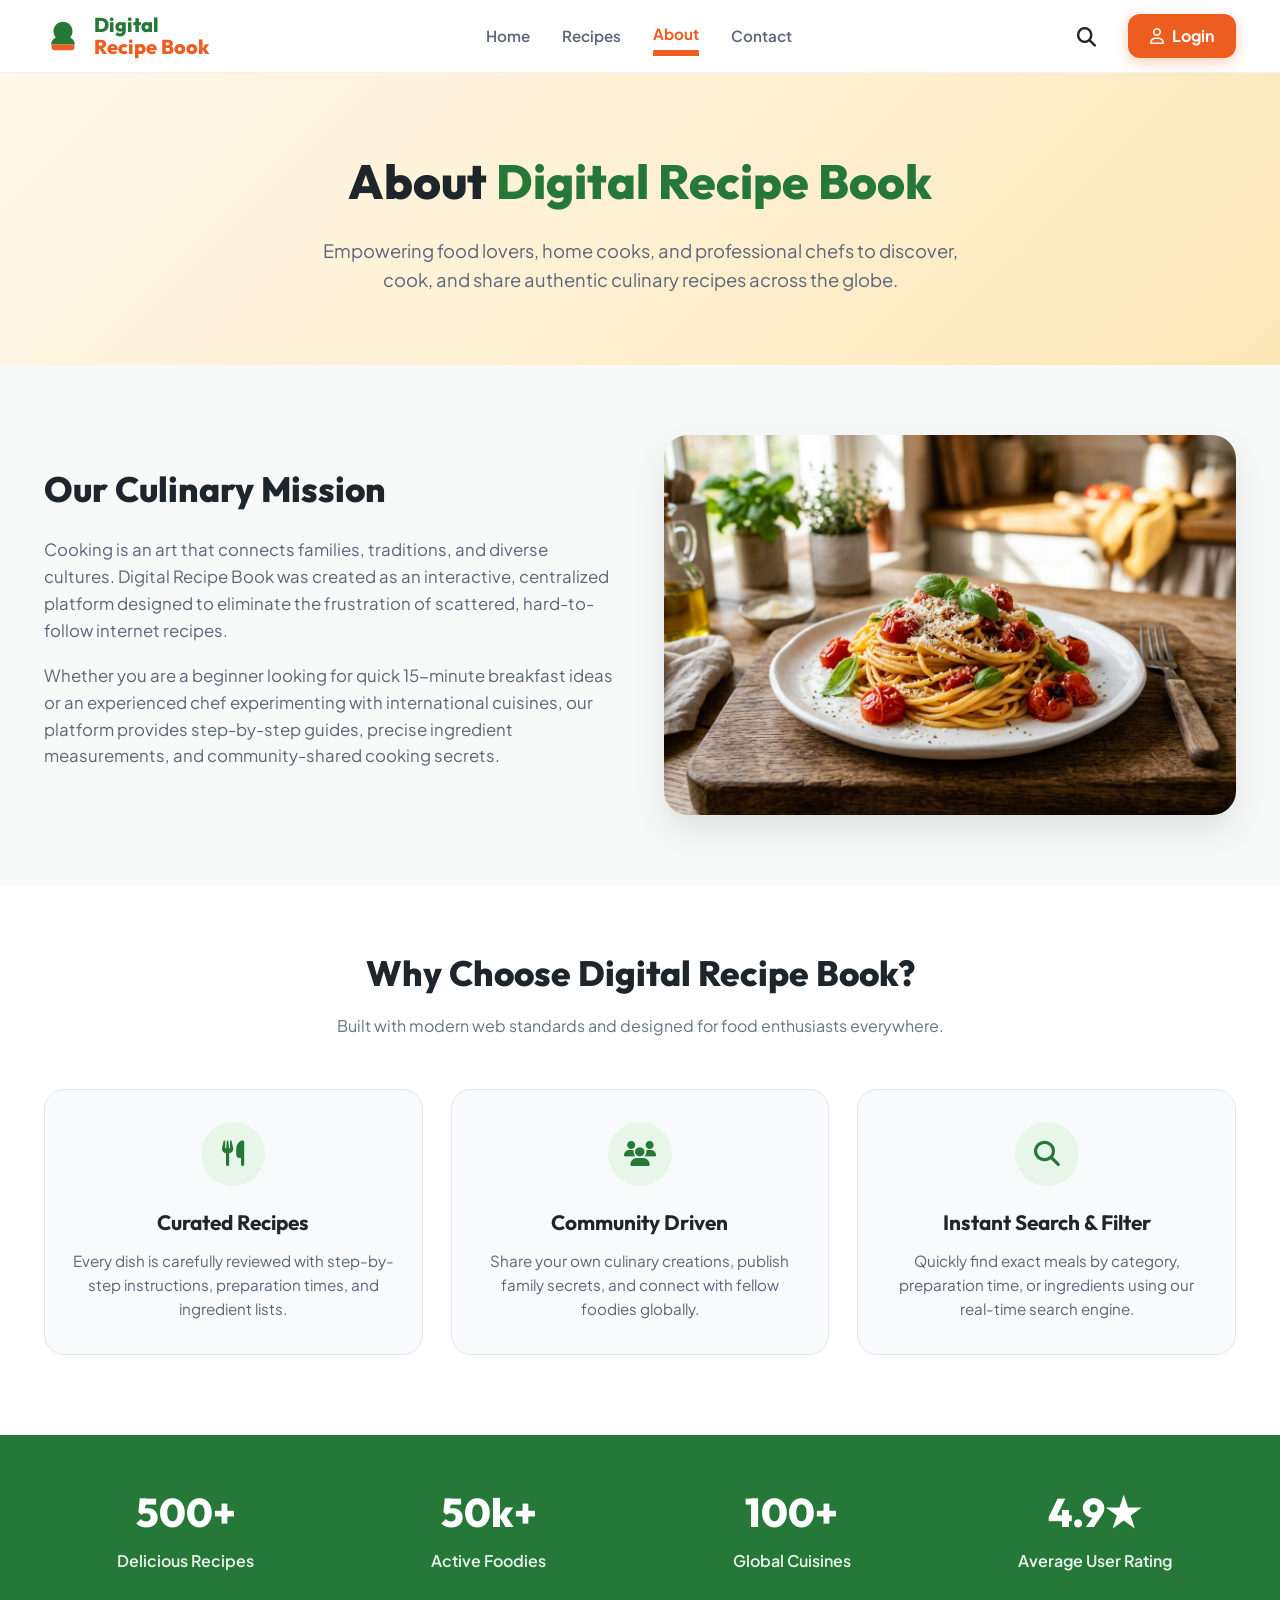
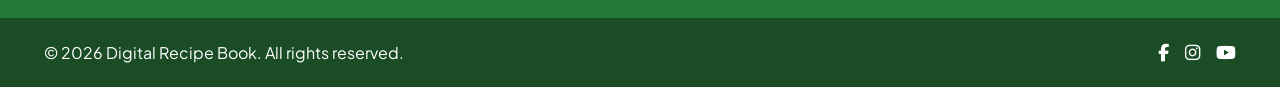
==== commit feae7db3: "Add search modal" ====
--- a/about.html
+++ b/about.html
@@ -97,7 +97,7 @@
     <!-- 1. HEADER NAVIGATION -->
     <header class="navbar">
         <div class="container nav-container">
-            <a href="index.php" class="brand-logo">
+            <a href="index.html" class="brand-logo">
                 <svg viewBox="0 0 40 40" fill="none" width="38" height="38">
                     <path d="M20 5C14.4772 5 10 9.47715 10 15C10 17.5 10.9 19.8 12.4 21.5C9.5 22.8 7.5 25.6 7.5 29H32.5C32.5 25.6 30.5 22.8 27.6 21.5C29.1 19.8 30 17.5 30 15C30 9.47715 25.5228 5 20 5Z" fill="#257838"/>
                     <path d="M8 29H32V32C32 33.6569 30.6569 35 29 35H11C9.34315 35 8 33.6569 8 32V29Z" fill="#EE5D20"/>
@@ -109,13 +109,16 @@
             </a>
 
             <nav class="nav-links">
-                <a href="index.php" class="nav-link">Home</a>
+                <a href="index.html" class="nav-link">Home</a>
                 <a href="recipes.html" class="nav-link">Recipes</a>
                 <a href="about.html" class="nav-link active">About</a>
-                <a href="contact.php" class="nav-link">Contact</a>
+                <a href="contact.html" class="nav-link">Contact</a>
             </nav>
 
             <div class="nav-actions">
+                <button class="search-trigger-btn" id="searchTriggerBtn" title="Search Recipes (Ctrl+K)" style="background:none; border:none; font-size:1.2rem; cursor:pointer; color:#1e252b; padding:8px; margin-right:8px;">
+                    <i class="fa-solid fa-magnifying-glass"></i>
+                </button>
                 <a href="auth/login.php" class="login-btn"><i class="fa-regular fa-user me-2"></i>Login</a>
             </div>
         </div>
@@ -210,5 +213,6 @@
         </div>
     </footer>
 
+    <script src="app.js"></script>
 </body>
 </html>
--- a/assets/css/style.css
+++ b/assets/css/style.css
@@ -1,4 +1,8 @@
-
+/* ==========================================================================
+   Digital Recipe Book - Master Stylesheet
+   ========================================================================== */
+
+/* Design Tokens & CSS Variables */
 :root {
     --primary-green: #257838;
     --primary-green-hover: #1e622d;
@@ -22,6 +26,7 @@
     --font-body: 'Plus Jakarta Sans', sans-serif;
 }
 
+/* Reset & Global Base Styles */
 * {
     margin: 0;
     padding: 0;
@@ -60,6 +65,7 @@
     transition: var(--transition);
 }
 
+/* Utility Color Classes */
 .text-green { color: var(--primary-green); }
 .text-orange { color: var(--primary-orange); }
 .text-green-bold { color: var(--primary-green); font-weight: 800; }
@@ -67,7 +73,9 @@
 .highlight-green { color: var(--primary-green); font-weight: 800; }
 .highlight-orange { color: var(--primary-orange); font-weight: 800; }
 
-
+/* ==========================================================================
+   Navbar
+   ========================================================================== */
 .navbar {
     position: sticky;
     top: 0;
@@ -200,7 +208,9 @@
     color: var(--text-dark);
 }
 
-
+/* ==========================================================================
+   Hero Section
+   ========================================================================== */
 .hero-section {
     position: relative;
     background: var(--bg-hero);
@@ -254,7 +264,7 @@
     font-weight: 500;
 }
 
-
+/* Search Box Capsule */
 .hero-search-box {
     position: relative;
     display: flex;
@@ -298,6 +308,8 @@
     background-color: var(--primary-green-hover);
     transform: scale(1.05);
 }
+
+/* Hero CTA Buttons */
 .hero-cta-group {
     display: flex;
     align-items: center;
@@ -340,7 +352,7 @@
     transform: translateY(-2px);
 }
 
-
+/* Hero Image Card */
 .hero-image-wrapper {
     position: relative;
     display: flex;
@@ -369,6 +381,9 @@
     display: block;
 }
 
+/* ==========================================================================
+   Popular Recipes Section
+   ========================================================================== */
 .popular-recipes-section {
     padding: 70px 0;
     background-color: #ffffff;
@@ -422,7 +437,7 @@
     color: white;
 }
 
-
+/* Recipes Grid Layout */
 .recipes-grid {
     display: grid;
     grid-template-columns: repeat(5, 1fr);
@@ -447,7 +462,7 @@
     }
 }
 
-
+/* Recipe Card Styling */
 .recipe-card {
     background-color: #ffffff;
     border-radius: var(--radius-md);
@@ -531,6 +546,9 @@
     font-weight: 500;
 }
 
+/* ==========================================================================
+   Dedicated Login Page Styles (Exact Screenshot Fidelity)
+   ========================================================================== */
 .login-page-body {
     background-color: #d1d5db;
     min-height: 100vh;
@@ -560,7 +578,7 @@
     box-shadow: 0 25px 60px rgba(0, 0, 0, 0.15);
 }
 
-
+/* Left Form Card */
 .login-form-card {
     background-color: #f8fafc;
     padding: 44px;
@@ -769,7 +787,7 @@
     text-decoration: underline;
 }
 
-
+/* Right Hero Card */
 .login-hero-card {
     position: relative;
     overflow: hidden;
@@ -837,7 +855,7 @@
     font-weight: 500;
 }
 
-
+/* Footer Light */
 .footer-light {
     background-color: #f1f5f9;
     border-top: 1px solid #e2e8f0;
@@ -911,3 +929,270 @@
         text-align: center;
     }
 }
+
+/* ==========================================================================
+   Search Modal & Recipe Detail Popup
+   ========================================================================== */
+.modal-overlay {
+    position: fixed;
+    inset: 0;
+    background: rgba(15, 23, 42, 0.7);
+    backdrop-filter: blur(8px);
+    -webkit-backdrop-filter: blur(8px);
+    z-index: 99999;
+    display: flex;
+    align-items: flex-start;
+    justify-content: center;
+    padding: 70px 20px 30px;
+    opacity: 0;
+    visibility: hidden;
+    pointer-events: none;
+    transition: all 0.25s cubic-bezier(0.16, 1, 0.3, 1);
+}
+
+.modal-overlay.active {
+    opacity: 1;
+    visibility: visible;
+    pointer-events: auto;
+}
+
+.search-modal-container {
+    background: #ffffff;
+    width: 100%;
+    max-width: 680px;
+    border-radius: 20px;
+    box-shadow: 0 25px 60px -15px rgba(0, 0, 0, 0.35), 0 0 0 1px rgba(0, 0, 0, 0.05);
+    overflow: hidden;
+    transform: translateY(-20px) scale(0.96);
+    transition: transform 0.25s cubic-bezier(0.16, 1, 0.3, 1);
+    display: flex;
+    flex-direction: column;
+    max-height: 80vh;
+}
+
+.modal-overlay.active .search-modal-container {
+    transform: translateY(0) scale(1);
+}
+
+.search-modal-header {
+    display: flex;
+    align-items: center;
+    padding: 18px 24px;
+    border-bottom: 1px solid #f1f5f9;
+    gap: 14px;
+    background: #ffffff;
+    position: relative;
+}
+
+.search-modal-icon {
+    font-size: 1.3rem;
+    color: #00a843;
+}
+
+.search-modal-input {
+    flex: 1;
+    border: none;
+    outline: none;
+    font-size: 1.15rem;
+    font-family: inherit;
+    font-weight: 600;
+    color: #1e252b;
+    background: transparent;
+}
+
+.search-modal-input::placeholder {
+    color: #94a3b8;
+    font-weight: 500;
+}
+
+.search-modal-close-btn {
+    background: #f1f5f9;
+    color: #64748b;
+    border: none;
+    border-radius: 50%;
+    width: 32px;
+    height: 32px;
+    display: flex;
+    align-items: center;
+    justify-content: center;
+    font-size: 1rem;
+    cursor: pointer;
+    transition: all 0.2s;
+}
+
+.search-modal-close-btn:hover {
+    background: #fee2e2;
+    color: #ef4444;
+}
+
+.search-modal-categories {
+    display: flex;
+    gap: 8px;
+    padding: 12px 24px;
+    background: #f8fafc;
+    border-bottom: 1px solid #e2e8f0;
+    overflow-x: auto;
+    white-space: nowrap;
+}
+
+.search-tag-chip {
+    padding: 5px 14px;
+    border-radius: 999px;
+    font-size: 0.82rem;
+    font-weight: 600;
+    background: #ffffff;
+    color: #475569;
+    border: 1px solid #cbd5e1;
+    cursor: pointer;
+    transition: all 0.2s;
+}
+
+.search-tag-chip:hover, .search-tag-chip.active {
+    background: #00a843;
+    color: white;
+    border-color: #00a843;
+}
+
+.search-modal-results {
+    padding: 12px 16px;
+    overflow-y: auto;
+    max-height: 480px;
+    display: flex;
+    flex-direction: column;
+    gap: 8px;
+}
+
+.search-result-item {
+    display: flex;
+    align-items: center;
+    gap: 16px;
+    padding: 10px 14px;
+    border-radius: 12px;
+    background: #ffffff;
+    border: 1px solid transparent;
+    cursor: pointer;
+    transition: all 0.2s;
+}
+
+.search-result-item:hover {
+    background: #f0fdf4;
+    border-color: #bbf7d0;
+    transform: translateX(4px);
+}
+
+.search-result-thumb {
+    width: 54px;
+    height: 54px;
+    border-radius: 10px;
+    object-fit: cover;
+    flex-shrink: 0;
+}
+
+.search-result-info {
+    flex: 1;
+    min-width: 0;
+}
+
+.search-result-title {
+    font-weight: 700;
+    font-size: 1rem;
+    color: #1e252b;
+    margin-bottom: 2px;
+}
+
+.search-result-meta {
+    font-size: 0.82rem;
+    color: #64748b;
+    display: flex;
+    align-items: center;
+    gap: 10px;
+}
+
+.search-result-badge {
+    background: #e0f2fe;
+    color: #0369a1;
+    padding: 2px 8px;
+    border-radius: 6px;
+    font-weight: 600;
+    font-size: 0.75rem;
+}
+
+.search-result-arrow {
+    color: #cbd5e1;
+    font-size: 0.9rem;
+    transition: transform 0.2s;
+}
+
+.search-result-item:hover .search-result-arrow {
+    color: #00a843;
+    transform: translateX(4px);
+}
+
+.search-no-results {
+    text-align: center;
+    padding: 40px 20px;
+    color: #94a3b8;
+}
+
+.search-no-results i {
+    font-size: 2.5rem;
+    margin-bottom: 12px;
+    color: #cbd5e1;
+}
+
+.search-modal-footer {
+    padding: 10px 24px;
+    background: #f8fafc;
+    border-top: 1px solid #e2e8f0;
+    display: flex;
+    align-items: center;
+    justify-content: space-between;
+    font-size: 0.8rem;
+    color: #94a3b8;
+}
+
+.search-modal-footer kbd {
+    background: #ffffff;
+    border: 1px solid #cbd5e1;
+    border-radius: 4px;
+    padding: 2px 6px;
+    font-weight: 600;
+    color: #475569;
+}
+
+/* Recipe Detail Modal */
+.recipe-detail-modal {
+    background: #ffffff;
+    border-radius: 24px;
+    width: 100%;
+    max-width: 600px;
+    max-height: 85vh;
+    overflow-y: auto;
+    position: relative;
+    box-shadow: 0 25px 50px -12px rgba(0,0,0,0.3);
+}
+
+.modal-close {
+    position: absolute;
+    top: 16px;
+    right: 16px;
+    width: 36px;
+    height: 36px;
+    background: rgba(0,0,0,0.5);
+    color: white;
+    border-radius: 50%;
+    display: flex;
+    align-items: center;
+    justify-content: center;
+    font-size: 1.2rem;
+    cursor: pointer;
+    z-index: 10;
+    border: none;
+}
+
+.recipe-detail-img {
+    width: 100%;
+    height: 260px;
+    object-fit: cover;
+}
+
--- a/styles.css
+++ b/styles.css
@@ -1,4 +1,8 @@
-﻿
+/* ==========================================================================
+   Digital Recipe Book - Master Stylesheet
+   ========================================================================== */
+
+/* Design Tokens & CSS Variables */
 :root {
     --primary-green: #257838;
     --primary-green-hover: #1e622d;
@@ -22,7 +26,7 @@
     --font-body: 'Plus Jakarta Sans', sans-serif;
 }
 
-
+/* Reset & Global Base Styles */
 * {
     margin: 0;
     padding: 0;
@@ -61,7 +65,7 @@
     transition: var(--transition);
 }
 
-
+/* Utility Color Classes */
 .text-green { color: var(--primary-green); }
 .text-orange { color: var(--primary-orange); }
 .text-green-bold { color: var(--primary-green); font-weight: 800; }
@@ -69,7 +73,9 @@
 .highlight-green { color: var(--primary-green); font-weight: 800; }
 .highlight-orange { color: var(--primary-orange); font-weight: 800; }
 
-
+/* ==========================================================================
+   Navbar
+   ========================================================================== */
 .navbar {
     position: sticky;
     top: 0;
@@ -202,7 +208,9 @@
     color: var(--text-dark);
 }
 
-
+/* ==========================================================================
+   Hero Section
+   ========================================================================== */
 .hero-section {
     position: relative;
     background: var(--bg-hero);
@@ -256,6 +264,7 @@
     font-weight: 500;
 }
 
+/* Search Box Capsule */
 .hero-search-box {
     position: relative;
     display: flex;
@@ -300,7 +309,7 @@
     transform: scale(1.05);
 }
 
-
+/* Hero CTA Buttons */
 .hero-cta-group {
     display: flex;
     align-items: center;
@@ -343,7 +352,7 @@
     transform: translateY(-2px);
 }
 
-
+/* Hero Image Card */
 .hero-image-wrapper {
     position: relative;
     display: flex;
@@ -372,7 +381,9 @@
     display: block;
 }
 
-
+/* ==========================================================================
+   Popular Recipes Section
+   ========================================================================== */
 .popular-recipes-section {
     padding: 70px 0;
     background-color: #ffffff;
@@ -426,7 +437,7 @@
     color: white;
 }
 
-
+/* Recipes Grid Layout */
 .recipes-grid {
     display: grid;
     grid-template-columns: repeat(5, 1fr);
@@ -451,7 +462,7 @@
     }
 }
 
-
+/* Recipe Card Styling */
 .recipe-card {
     background-color: #ffffff;
     border-radius: var(--radius-md);
@@ -535,7 +546,9 @@
     font-weight: 500;
 }
 
-
+/* ==========================================================================
+   Dedicated Login Page Styles (Exact Screenshot Fidelity)
+   ========================================================================== */
 .login-page-body {
     background-color: #d1d5db;
     min-height: 100vh;
@@ -565,7 +578,7 @@
     box-shadow: 0 25px 60px rgba(0, 0, 0, 0.15);
 }
 
-
+/* Left Form Card */
 .login-form-card {
     background-color: #f8fafc;
     padding: 44px;
@@ -774,7 +787,7 @@
     text-decoration: underline;
 }
 
-
+/* Right Hero Card */
 .login-hero-card {
     position: relative;
     overflow: hidden;
@@ -842,7 +855,7 @@
     font-weight: 500;
 }
 
-
+/* Footer Light */
 .footer-light {
     background-color: #f1f5f9;
     border-top: 1px solid #e2e8f0;
@@ -917,545 +930,269 @@
     }
 }
 
-/* Recipes Page Styles */
-.recipes-page-body {
-    background-color: #E8F2E8; /* Light greenish background from mockup */
-}
-
-.recipes-banner {
-    display: flex;
+/* ==========================================================================
+   Search Modal & Recipe Detail Popup
+   ========================================================================== */
+.modal-overlay {
+    position: fixed;
+    inset: 0;
+    background: rgba(15, 23, 42, 0.7);
+    backdrop-filter: blur(8px);
+    -webkit-backdrop-filter: blur(8px);
+    z-index: 99999;
+    display: flex;
+    align-items: flex-start;
+    justify-content: center;
+    padding: 70px 20px 30px;
+    opacity: 0;
+    visibility: hidden;
+    pointer-events: none;
+    transition: all 0.25s cubic-bezier(0.16, 1, 0.3, 1);
+}
+
+.modal-overlay.active {
+    opacity: 1;
+    visibility: visible;
+    pointer-events: auto;
+}
+
+.search-modal-container {
+    background: #ffffff;
+    width: 100%;
+    max-width: 680px;
+    border-radius: 20px;
+    box-shadow: 0 25px 60px -15px rgba(0, 0, 0, 0.35), 0 0 0 1px rgba(0, 0, 0, 0.05);
     overflow: hidden;
-    height: 120px;
-    width: 100%;
-}
-
-.recipes-banner img {
+    transform: translateY(-20px) scale(0.96);
+    transition: transform 0.25s cubic-bezier(0.16, 1, 0.3, 1);
+    display: flex;
+    flex-direction: column;
+    max-height: 80vh;
+}
+
+.modal-overlay.active .search-modal-container {
+    transform: translateY(0) scale(1);
+}
+
+.search-modal-header {
+    display: flex;
+    align-items: center;
+    padding: 18px 24px;
+    border-bottom: 1px solid #f1f5f9;
+    gap: 14px;
+    background: #ffffff;
+    position: relative;
+}
+
+.search-modal-icon {
+    font-size: 1.3rem;
+    color: #00a843;
+}
+
+.search-modal-input {
+    flex: 1;
+    border: none;
+    outline: none;
+    font-size: 1.15rem;
+    font-family: inherit;
+    font-weight: 600;
+    color: #1e252b;
+    background: transparent;
+}
+
+.search-modal-input::placeholder {
+    color: #94a3b8;
+    font-weight: 500;
+}
+
+.search-modal-close-btn {
+    background: #f1f5f9;
+    color: #64748b;
+    border: none;
+    border-radius: 50%;
+    width: 32px;
+    height: 32px;
+    display: flex;
+    align-items: center;
+    justify-content: center;
+    font-size: 1rem;
+    cursor: pointer;
+    transition: all 0.2s;
+}
+
+.search-modal-close-btn:hover {
+    background: #fee2e2;
+    color: #ef4444;
+}
+
+.search-modal-categories {
+    display: flex;
+    gap: 8px;
+    padding: 12px 24px;
+    background: #f8fafc;
+    border-bottom: 1px solid #e2e8f0;
+    overflow-x: auto;
+    white-space: nowrap;
+}
+
+.search-tag-chip {
+    padding: 5px 14px;
+    border-radius: 999px;
+    font-size: 0.82rem;
+    font-weight: 600;
+    background: #ffffff;
+    color: #475569;
+    border: 1px solid #cbd5e1;
+    cursor: pointer;
+    transition: all 0.2s;
+}
+
+.search-tag-chip:hover, .search-tag-chip.active {
+    background: #00a843;
+    color: white;
+    border-color: #00a843;
+}
+
+.search-modal-results {
+    padding: 12px 16px;
+    overflow-y: auto;
+    max-height: 480px;
+    display: flex;
+    flex-direction: column;
+    gap: 8px;
+}
+
+.search-result-item {
+    display: flex;
+    align-items: center;
+    gap: 16px;
+    padding: 10px 14px;
+    border-radius: 12px;
+    background: #ffffff;
+    border: 1px solid transparent;
+    cursor: pointer;
+    transition: all 0.2s;
+}
+
+.search-result-item:hover {
+    background: #f0fdf4;
+    border-color: #bbf7d0;
+    transform: translateX(4px);
+}
+
+.search-result-thumb {
+    width: 54px;
+    height: 54px;
+    border-radius: 10px;
+    object-fit: cover;
+    flex-shrink: 0;
+}
+
+.search-result-info {
     flex: 1;
     min-width: 0;
-    object-fit: cover;
-    height: 100%;
-}
-
-.recipes-main-content {
-    padding: 30px 0;
-}
-
-.recipes-page-title {
+}
+
+.search-result-title {
+    font-weight: 700;
+    font-size: 1rem;
+    color: #1e252b;
+    margin-bottom: 2px;
+}
+
+.search-result-meta {
+    font-size: 0.82rem;
+    color: #64748b;
+    display: flex;
+    align-items: center;
+    gap: 10px;
+}
+
+.search-result-badge {
+    background: #e0f2fe;
+    color: #0369a1;
+    padding: 2px 8px;
+    border-radius: 6px;
+    font-weight: 600;
+    font-size: 0.75rem;
+}
+
+.search-result-arrow {
+    color: #cbd5e1;
+    font-size: 0.9rem;
+    transition: transform 0.2s;
+}
+
+.search-result-item:hover .search-result-arrow {
+    color: #00a843;
+    transform: translateX(4px);
+}
+
+.search-no-results {
+    text-align: center;
+    padding: 40px 20px;
+    color: #94a3b8;
+}
+
+.search-no-results i {
     font-size: 2.5rem;
-    color: var(--primary-green);
-    margin-bottom: 20px;
-}
-
-.recipes-controls {
-    display: flex;
+    margin-bottom: 12px;
+    color: #cbd5e1;
+}
+
+.search-modal-footer {
+    padding: 10px 24px;
+    background: #f8fafc;
+    border-top: 1px solid #e2e8f0;
+    display: flex;
+    align-items: center;
     justify-content: space-between;
-    align-items: center;
-    margin-bottom: 30px;
-    flex-wrap: wrap;
-    gap: 15px;
-}
-
-.dropdown-group {
-    display: flex;
-    gap: 15px;
-}
-
-.custom-select {
-    padding: 10px 15px;
-    border-radius: 8px;
-    border: 1px solid #ccc;
-    background-color: #e0e0e0;
-    font-size: 1rem;
-    font-weight: 500;
-    outline: none;
-    min-width: 180px;
-    cursor: pointer;
-}
-
-.recipes-search-box {
-    display: flex;
-    align-items: center;
-    background-color: #e0e0e0;
-    border-radius: 30px;
-    padding: 5px 15px;
-    border: 1px solid #ccc;
-}
-
-.recipes-search-box input {
-    border: none;
-    background: transparent;
-    padding: 8px;
-    outline: none;
-    font-size: 1rem;
-    width: 250px;
-}
-
-.recipes-search-box button {
-    background: #39C868; /* Bright green */
-    border: none;
-    border-radius: 50%;
-    width: 35px;
-    height: 35px;
-    display: flex;
-    align-items: center;
-    justify-content: center;
-    cursor: pointer;
-    color: white;
-}
-
-.recipes-layout {
-    display: flex;
-    gap: 30px;
-    align-items: flex-start;
-}
-
-.sidebar {
-    width: 250px;
-    background-color: #e0e0e0;
-    border-radius: 12px;
-    overflow: hidden;
-    flex-shrink: 0;
-}
-
-.sidebar-header {
-    background-color: var(--primary-green);
-    color: white;
-    padding: 15px;
-    font-size: 1.2rem;
-    font-weight: 700;
-    text-align: center;
-}
-
-.sidebar-categories {
-    list-style: none;
-    padding: 0;
-    margin: 0;
-}
-
-.sidebar-item {
-    padding: 15px 20px;
-    cursor: pointer;
-    border-bottom: 1px solid #ccc;
+    font-size: 0.8rem;
+    color: #94a3b8;
+}
+
+.search-modal-footer kbd {
+    background: #ffffff;
+    border: 1px solid #cbd5e1;
+    border-radius: 4px;
+    padding: 2px 6px;
     font-weight: 600;
-    transition: background-color 0.3s;
-}
-
-.sidebar-item:last-child {
-    border-bottom: none;
-}
-
-.sidebar-item:hover, .sidebar-item.active {
-    background-color: #d0d0d0;
-}
-
-.content-area {
-    flex: 1;
-}
-
-/* Adjust grid for recipes page since it has sidebar */
-@media (min-width: 992px) {
-    .recipes-page-body .recipes-grid {
-        grid-template-columns: repeat(4, 1fr);
-    }
-}
-
-
-/* Add Recipe Page Styles */
-.add-recipe-page-body {
-    background-color: #d1d5db;
-}
-
-.banner-strip {
-    background: url('assets/images/food_banner.png') center/cover no-repeat;
-    height: 120px;
-    width: 100%;
-}
-
-.add-recipe-section {
-    padding: 40px 20px;
-    position: relative;
-}
-
-.add-recipe-header {
-    margin-bottom: 30px;
-}
-
-.add-recipe-header h2 {
-    font-size: 2rem;
-    color: #1e252b;
-    display: flex;
-    align-items: center;
-    gap: 12px;
-}
-
-.add-recipe-header h2 i {
-    color: #666;
-}
-
-.form-grid {
-    display: grid;
-    grid-template-columns: 1fr 1fr;
-    gap: 40px;
-    position: relative;
-    z-index: 2;
-}
-
-.form-column {
-    display: flex;
-    flex-direction: column;
-}
-
-.form-group {
-    margin-bottom: 20px;
-}
-
-.form-group label {
-    display: block;
-    font-weight: 700;
-    margin-bottom: 8px;
-    color: #444;
-}
-
-.form-group input,
-.form-group select,
-.form-group textarea {
-    width: 100%;
-    padding: 14px 16px;
-    border-radius: 8px;
-    border: none;
+    color: #475569;
+}
+
+/* Recipe Detail Modal */
+.recipe-detail-modal {
     background: #ffffff;
-    font-family: inherit;
-    font-size: 1rem;
-    color: #333;
-}
-
-.form-group input:focus,
-.form-group select:focus,
-.form-group textarea:focus {
-    outline: 2px solid #800080;
-}
-
-.form-row {
-    display: grid;
-    grid-template-columns: 1fr 1fr;
-    gap: 20px;
-}
-
-.file-upload-box {
-    border: 2px dashed #800080;
-    border-radius: 8px;
-    padding: 50px 20px;
-    text-align: center;
-    background: #ffffff;
-    cursor: pointer;
-    transition: background 0.3s;
-}
-
-.file-upload-box:hover {
-    background: #f9f9f9;
-}
-
-.file-upload-box i {
-    font-size: 3rem;
-    color: #800080;
-    margin-bottom: 15px;
-}
-
-.file-upload-box p {
-    color: #555;
-    margin: 0;
-}
-
-.form-actions {
-    display: flex;
-    justify-content: flex-end;
-    gap: 16px;
-    margin-top: 30px;
-}
-
-.btn-white {
-    background: #ffffff;
-    color: #333;
-    border: none;
-    padding: 12px 24px;
-    border-radius: 8px;
-    font-weight: 700;
-    cursor: pointer;
-    font-size: 1rem;
-}
-
-.btn-purple {
-    background: #800080;
-    color: #ffffff;
-    border: none;
-    padding: 12px 24px;
-    border-radius: 8px;
-    font-weight: 700;
-    cursor: pointer;
-    font-size: 1rem;
-    display: flex;
-    align-items: center;
-    gap: 10px;
-}
-
-.purple-footer {
-    background-color: #800080 !important;
-    padding: 15px 0;
-}
-
-.purple-footer .footer-container {
-    display: flex;
-    justify-content: space-between;
-    align-items: center;
-}
-
-.floral-decoration {
+    border-radius: 24px;
+    width: 100%;
+    max-width: 600px;
+    max-height: 85vh;
+    overflow-y: auto;
+    position: relative;
+    box-shadow: 0 25px 50px -12px rgba(0,0,0,0.3);
+}
+
+.modal-close {
     position: absolute;
-    top: -50px;
-    right: 0;
-    width: 150px;
-    height: 150px;
-    background: url('assets/images/floral.png') no-repeat right top / contain;
-    opacity: 0.7;
-    z-index: 1;
-    pointer-events: none;
-}
-
-@media (max-width: 768px) {
-    .form-grid {
-        grid-template-columns: 1fr;
-    }
-}
-
-/* Recipe Details Page Styles */
-.recipe-details-body {
-    background-color: #e5e5e5;
-}
-
-.recipe-details-section {
-    padding: 30px 20px 60px;
-}
-
-.back-link {
-    display: inline-flex;
-    align-items: center;
-    gap: 8px;
-    color: #257838;
-    font-weight: 700;
-    text-decoration: none;
-    margin-bottom: 20px;
-    font-size: 1.1rem;
-}
-
-.back-link:hover {
-    text-decoration: underline;
-}
-
-.recipe-details-grid {
-    display: grid;
-    grid-template-columns: 1fr 1fr;
-    gap: 50px;
-    background: transparent;
-}
-
-.details-col-left {
-    display: flex;
-    flex-direction: column;
-}
-
-.details-main-img {
-    width: 100%;
-    height: 350px;
-    object-fit: cover;
-    border-radius: 16px;
-    margin-bottom: 25px;
-    box-shadow: 0 10px 20px rgba(0,0,0,0.1);
-}
-
-.details-title {
-    font-size: 2.5rem;
-    color: #1e3a24;
-    margin-bottom: 15px;
-}
-
-.details-meta-row {
-    display: flex;
-    align-items: center;
-    gap: 24px;
-    margin-bottom: 30px;
-    font-size: 0.95rem;
-    color: #111;
-    font-weight: 600;
-}
-
-.details-meta-item {
-    display: flex;
-    align-items: center;
-    gap: 6px;
-}
-
-.details-heading {
-    color: #257838;
-    font-size: 1.4rem;
-    margin-bottom: 15px;
-    font-weight: 700;
-}
-
-.details-description {
-    color: #000;
-    line-height: 1.7;
-    font-weight: 600;
-}
-
-.details-col-right {
-    display: flex;
-    flex-direction: column;
-}
-
-.ingredients-list {
-    list-style-type: disc;
-    padding-left: 20px;
-    margin-bottom: 40px;
-}
-
-.ingredients-list li {
-    margin-bottom: 15px;
-    color: #333;
-    font-weight: 600;
-}
-
-.instructions-list {
-    list-style: none;
-    padding: 0;
-    margin: 0;
-}
-
-.instruction-item {
-    display: flex;
-    align-items: flex-start;
-    gap: 15px;
-    margin-bottom: 20px;
-}
-
-.instruction-number {
-    display: flex;
-    align-items: center;
-    justify-content: center;
-    width: 28px;
-    height: 28px;
-    background-color: #38a149;
+    top: 16px;
+    right: 16px;
+    width: 36px;
+    height: 36px;
+    background: rgba(0,0,0,0.5);
     color: white;
     border-radius: 50%;
-    font-weight: 700;
-    flex-shrink: 0;
-    font-size: 1rem;
-}
-
-.instruction-text {
-    color: #333;
-    line-height: 1.6;
-    font-weight: 600;
-    padding-top: 2px;
-}
-
-@media (max-width: 768px) {
-    .recipe-details-grid {
-        grid-template-columns: 1fr;
-        gap: 30px;
-    }
-}
-
-/* Global Footer Styles */
-.footer {
-    background-color: #257838;
-    color: #ffffff;
-    padding: 15px 0;
-}
-
-.footer-container {
-    display: flex;
-    justify-content: space-between;
-    align-items: center;
-}
-
-.footer .copyright-text {
-    font-size: 0.95rem;
-    font-weight: 500;
-}
-
-.footer .social-links {
-    display: flex;
-    gap: 15px;
-    align-items: center;
-}
-
-.footer .social-links a {
-    color: #ffffff;
+    display: flex;
+    align-items: center;
+    justify-content: center;
     font-size: 1.2rem;
-    text-decoration: none;
-    transition: opacity 0.3s ease;
-    display: flex;
-    align-items: center;
-    justify-content: center;
-}
-
-.footer .social-links a:hover {
-    opacity: 0.8;
-}
-
-@media (max-width: 768px) {
-    .footer-container {
-        flex-direction: column;
-        gap: 10px;
-        text-align: center;
-    }
-}
-
-/* About Section Styles */
-.about-section {
-    padding: 80px 20px 100px;
-    background-color: #ffffff;
-}
-
-.about-container {
-    max-width: 800px;
-    margin: 0 auto;
-    text-align: left;
-}
-
-.about-text {
-    font-size: 1.1rem;
-    line-height: 1.8;
-    color: #4a5568;
-    margin-bottom: 40px;
-}
-
-.stats-row {
-    display: flex;
-    gap: 40px;
-    align-items: center;
-    flex-wrap: wrap;
-}
-
-.stat-item {
-    display: flex;
-    flex-direction: column;
-}
-
-.stat-num {
-    font-size: 1.8rem;
-    font-weight: 800;
-    color: #257838;
-}
-
-.stat-label {
-    font-size: 0.95rem;
-    color: #718096;
-    font-weight: 600;
-}
-
-@media (max-width: 768px) {
-    .stats-row {
-        gap: 20px;
-    }
-}+    cursor: pointer;
+    z-index: 10;
+    border: none;
+}
+
+.recipe-detail-img {
+    width: 100%;
+    height: 260px;
+    object-fit: cover;
+}
+
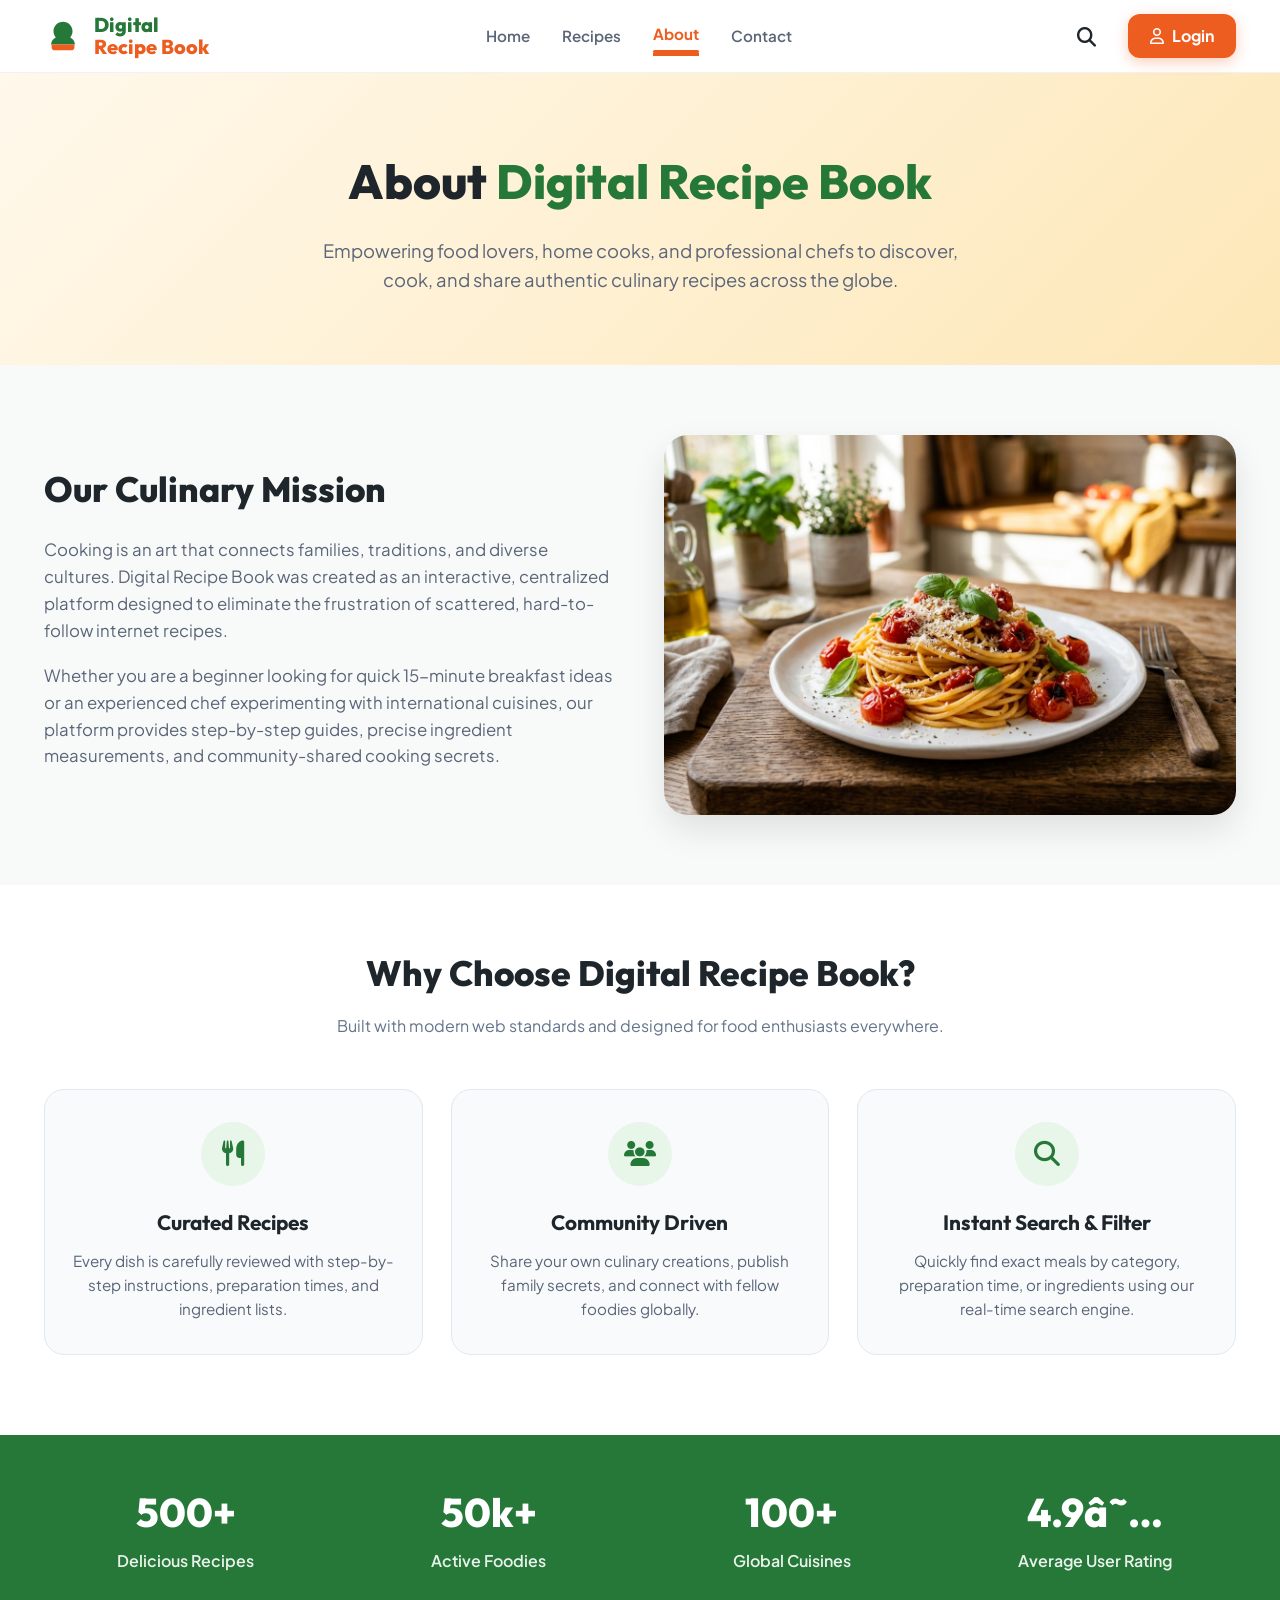
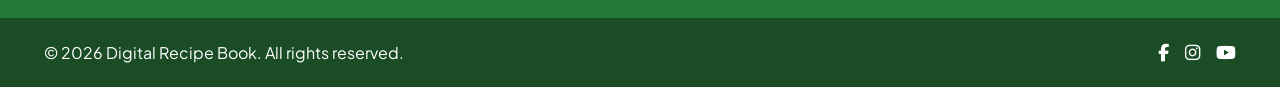
==== commit e439b0cc: "Convert recipes to dynamic page" ====
--- a/about.html
+++ b/about.html
@@ -6,19 +6,19 @@
     <title>About Us - Digital Recipe Book</title>
     <meta name="description" content="Learn more about Digital Recipe Book, our culinary mission, community of food lovers, and our passionate team.">
     
-    <!-- Google Fonts -->
+    
     <link rel="preconnect" href="https://fonts.googleapis.com">
     <link rel="preconnect" href="https://fonts.gstatic.com" crossorigin>
     <link href="https://fonts.googleapis.com/css2?family=Plus+Jakarta+Sans:wght@400;600;700;800&family=Outfit:wght@600;700;800&display=swap" rel="stylesheet">
     
-    <!-- FontAwesome Icons -->
+    
     <link rel="stylesheet" href="https://cdnjs.cloudflare.com/ajax/libs/font-awesome/6.4.0/css/all.min.css">
     
-    <!-- Custom CSS -->
+    
     <link rel="stylesheet" href="assets/css/style.css">
     <link rel="stylesheet" href="styles.css">
 
-    <!-- Embedded Self-Contained Stylesheet -->
+    
     <style>
         :root {
             --primary-green: #257838;
@@ -94,7 +94,7 @@
 </head>
 <body>
 
-    <!-- 1. HEADER NAVIGATION -->
+    
     <header class="navbar">
         <div class="container nav-container">
             <a href="index.html" class="brand-logo">
@@ -110,7 +110,7 @@
 
             <nav class="nav-links">
                 <a href="index.html" class="nav-link">Home</a>
-                <a href="recipes.html" class="nav-link">Recipes</a>
+                <a href="recipes.php" class="nav-link">Recipes</a>
                 <a href="about.html" class="nav-link active">About</a>
                 <a href="contact.html" class="nav-link">Contact</a>
             </nav>
@@ -124,7 +124,7 @@
         </div>
     </header>
 
-    <!-- 2. HERO SECTION -->
+    
     <section class="about-hero">
         <div class="container">
             <h1 class="about-hero-title">About <span>Digital Recipe Book</span></h1>
@@ -132,7 +132,7 @@
         </div>
     </section>
 
-    <!-- 3. OUR STORY & MISSION -->
+    
     <section class="story-section">
         <div class="container">
             <div class="story-grid">
@@ -150,7 +150,7 @@
         </div>
     </section>
 
-    <!-- 4. CORE VALUES -->
+    
     <section class="values-section">
         <div class="container">
             <div class="section-center-head">
@@ -177,7 +177,7 @@
         </div>
     </section>
 
-    <!-- 5. STATS BANNER -->
+    
     <section class="stats-banner">
         <div class="container">
             <div class="stats-grid">
@@ -194,14 +194,14 @@
                     <span class="stat-label">Global Cuisines</span>
                 </div>
                 <div>
-                    <span class="stat-num">4.9★</span>
+                    <span class="stat-num">4.9â˜…</span>
                     <span class="stat-label">Average User Rating</span>
                 </div>
             </div>
         </div>
     </section>
 
-    <!-- 6. FOOTER -->
+    
     <footer class="footer">
         <div class="container footer-flex">
             <div>&copy; 2026 Digital Recipe Book. All rights reserved.</div>
--- a/assets/css/style.css
+++ b/assets/css/style.css
@@ -1,8 +1,6 @@
-/* ==========================================================================
-   Digital Recipe Book - Master Stylesheet
-   ========================================================================== */
-
-/* Design Tokens & CSS Variables */
+
+
+
 :root {
     --primary-green: #257838;
     --primary-green-hover: #1e622d;
@@ -26,7 +24,7 @@
     --font-body: 'Plus Jakarta Sans', sans-serif;
 }
 
-/* Reset & Global Base Styles */
+
 * {
     margin: 0;
     padding: 0;
@@ -65,7 +63,7 @@
     transition: var(--transition);
 }
 
-/* Utility Color Classes */
+
 .text-green { color: var(--primary-green); }
 .text-orange { color: var(--primary-orange); }
 .text-green-bold { color: var(--primary-green); font-weight: 800; }
@@ -73,9 +71,7 @@
 .highlight-green { color: var(--primary-green); font-weight: 800; }
 .highlight-orange { color: var(--primary-orange); font-weight: 800; }
 
-/* ==========================================================================
-   Navbar
-   ========================================================================== */
+
 .navbar {
     position: sticky;
     top: 0;
@@ -208,9 +204,7 @@
     color: var(--text-dark);
 }
 
-/* ==========================================================================
-   Hero Section
-   ========================================================================== */
+
 .hero-section {
     position: relative;
     background: var(--bg-hero);
@@ -264,7 +258,7 @@
     font-weight: 500;
 }
 
-/* Search Box Capsule */
+
 .hero-search-box {
     position: relative;
     display: flex;
@@ -309,7 +303,7 @@
     transform: scale(1.05);
 }
 
-/* Hero CTA Buttons */
+
 .hero-cta-group {
     display: flex;
     align-items: center;
@@ -352,7 +346,7 @@
     transform: translateY(-2px);
 }
 
-/* Hero Image Card */
+
 .hero-image-wrapper {
     position: relative;
     display: flex;
@@ -381,9 +375,7 @@
     display: block;
 }
 
-/* ==========================================================================
-   Popular Recipes Section
-   ========================================================================== */
+
 .popular-recipes-section {
     padding: 70px 0;
     background-color: #ffffff;
@@ -437,7 +429,7 @@
     color: white;
 }
 
-/* Recipes Grid Layout */
+
 .recipes-grid {
     display: grid;
     grid-template-columns: repeat(5, 1fr);
@@ -462,7 +454,7 @@
     }
 }
 
-/* Recipe Card Styling */
+
 .recipe-card {
     background-color: #ffffff;
     border-radius: var(--radius-md);
@@ -546,9 +538,7 @@
     font-weight: 500;
 }
 
-/* ==========================================================================
-   Dedicated Login Page Styles (Exact Screenshot Fidelity)
-   ========================================================================== */
+
 .login-page-body {
     background-color: #d1d5db;
     min-height: 100vh;
@@ -578,7 +568,7 @@
     box-shadow: 0 25px 60px rgba(0, 0, 0, 0.15);
 }
 
-/* Left Form Card */
+
 .login-form-card {
     background-color: #f8fafc;
     padding: 44px;
@@ -787,7 +777,7 @@
     text-decoration: underline;
 }
 
-/* Right Hero Card */
+
 .login-hero-card {
     position: relative;
     overflow: hidden;
@@ -855,7 +845,7 @@
     font-weight: 500;
 }
 
-/* Footer Light */
+
 .footer-light {
     background-color: #f1f5f9;
     border-top: 1px solid #e2e8f0;
@@ -930,9 +920,7 @@
     }
 }
 
-/* ==========================================================================
-   Search Modal & Recipe Detail Popup
-   ========================================================================== */
+
 .modal-overlay {
     position: fixed;
     inset: 0;
@@ -1160,7 +1148,7 @@
     color: #475569;
 }
 
-/* Recipe Detail Modal */
+
 .recipe-detail-modal {
     background: #ffffff;
     border-radius: 24px;
--- a/styles.css
+++ b/styles.css
@@ -1,8 +1,6 @@
-/* ==========================================================================
-   Digital Recipe Book - Master Stylesheet
-   ========================================================================== */
-
-/* Design Tokens & CSS Variables */
+
+
+
 :root {
     --primary-green: #257838;
     --primary-green-hover: #1e622d;
@@ -26,7 +24,7 @@
     --font-body: 'Plus Jakarta Sans', sans-serif;
 }
 
-/* Reset & Global Base Styles */
+
 * {
     margin: 0;
     padding: 0;
@@ -65,7 +63,7 @@
     transition: var(--transition);
 }
 
-/* Utility Color Classes */
+
 .text-green { color: var(--primary-green); }
 .text-orange { color: var(--primary-orange); }
 .text-green-bold { color: var(--primary-green); font-weight: 800; }
@@ -73,9 +71,7 @@
 .highlight-green { color: var(--primary-green); font-weight: 800; }
 .highlight-orange { color: var(--primary-orange); font-weight: 800; }
 
-/* ==========================================================================
-   Navbar
-   ========================================================================== */
+
 .navbar {
     position: sticky;
     top: 0;
@@ -208,9 +204,7 @@
     color: var(--text-dark);
 }
 
-/* ==========================================================================
-   Hero Section
-   ========================================================================== */
+
 .hero-section {
     position: relative;
     background: var(--bg-hero);
@@ -264,7 +258,7 @@
     font-weight: 500;
 }
 
-/* Search Box Capsule */
+
 .hero-search-box {
     position: relative;
     display: flex;
@@ -309,7 +303,7 @@
     transform: scale(1.05);
 }
 
-/* Hero CTA Buttons */
+
 .hero-cta-group {
     display: flex;
     align-items: center;
@@ -352,7 +346,7 @@
     transform: translateY(-2px);
 }
 
-/* Hero Image Card */
+
 .hero-image-wrapper {
     position: relative;
     display: flex;
@@ -381,9 +375,7 @@
     display: block;
 }
 
-/* ==========================================================================
-   Popular Recipes Section
-   ========================================================================== */
+
 .popular-recipes-section {
     padding: 70px 0;
     background-color: #ffffff;
@@ -437,7 +429,7 @@
     color: white;
 }
 
-/* Recipes Grid Layout */
+
 .recipes-grid {
     display: grid;
     grid-template-columns: repeat(5, 1fr);
@@ -462,7 +454,7 @@
     }
 }
 
-/* Recipe Card Styling */
+
 .recipe-card {
     background-color: #ffffff;
     border-radius: var(--radius-md);
@@ -546,9 +538,7 @@
     font-weight: 500;
 }
 
-/* ==========================================================================
-   Dedicated Login Page Styles (Exact Screenshot Fidelity)
-   ========================================================================== */
+
 .login-page-body {
     background-color: #d1d5db;
     min-height: 100vh;
@@ -578,7 +568,7 @@
     box-shadow: 0 25px 60px rgba(0, 0, 0, 0.15);
 }
 
-/* Left Form Card */
+
 .login-form-card {
     background-color: #f8fafc;
     padding: 44px;
@@ -787,7 +777,7 @@
     text-decoration: underline;
 }
 
-/* Right Hero Card */
+
 .login-hero-card {
     position: relative;
     overflow: hidden;
@@ -855,7 +845,7 @@
     font-weight: 500;
 }
 
-/* Footer Light */
+
 .footer-light {
     background-color: #f1f5f9;
     border-top: 1px solid #e2e8f0;
@@ -930,9 +920,7 @@
     }
 }
 
-/* ==========================================================================
-   Search Modal & Recipe Detail Popup
-   ========================================================================== */
+
 .modal-overlay {
     position: fixed;
     inset: 0;
@@ -1160,7 +1148,7 @@
     color: #475569;
 }
 
-/* Recipe Detail Modal */
+
 .recipe-detail-modal {
     background: #ffffff;
     border-radius: 24px;
